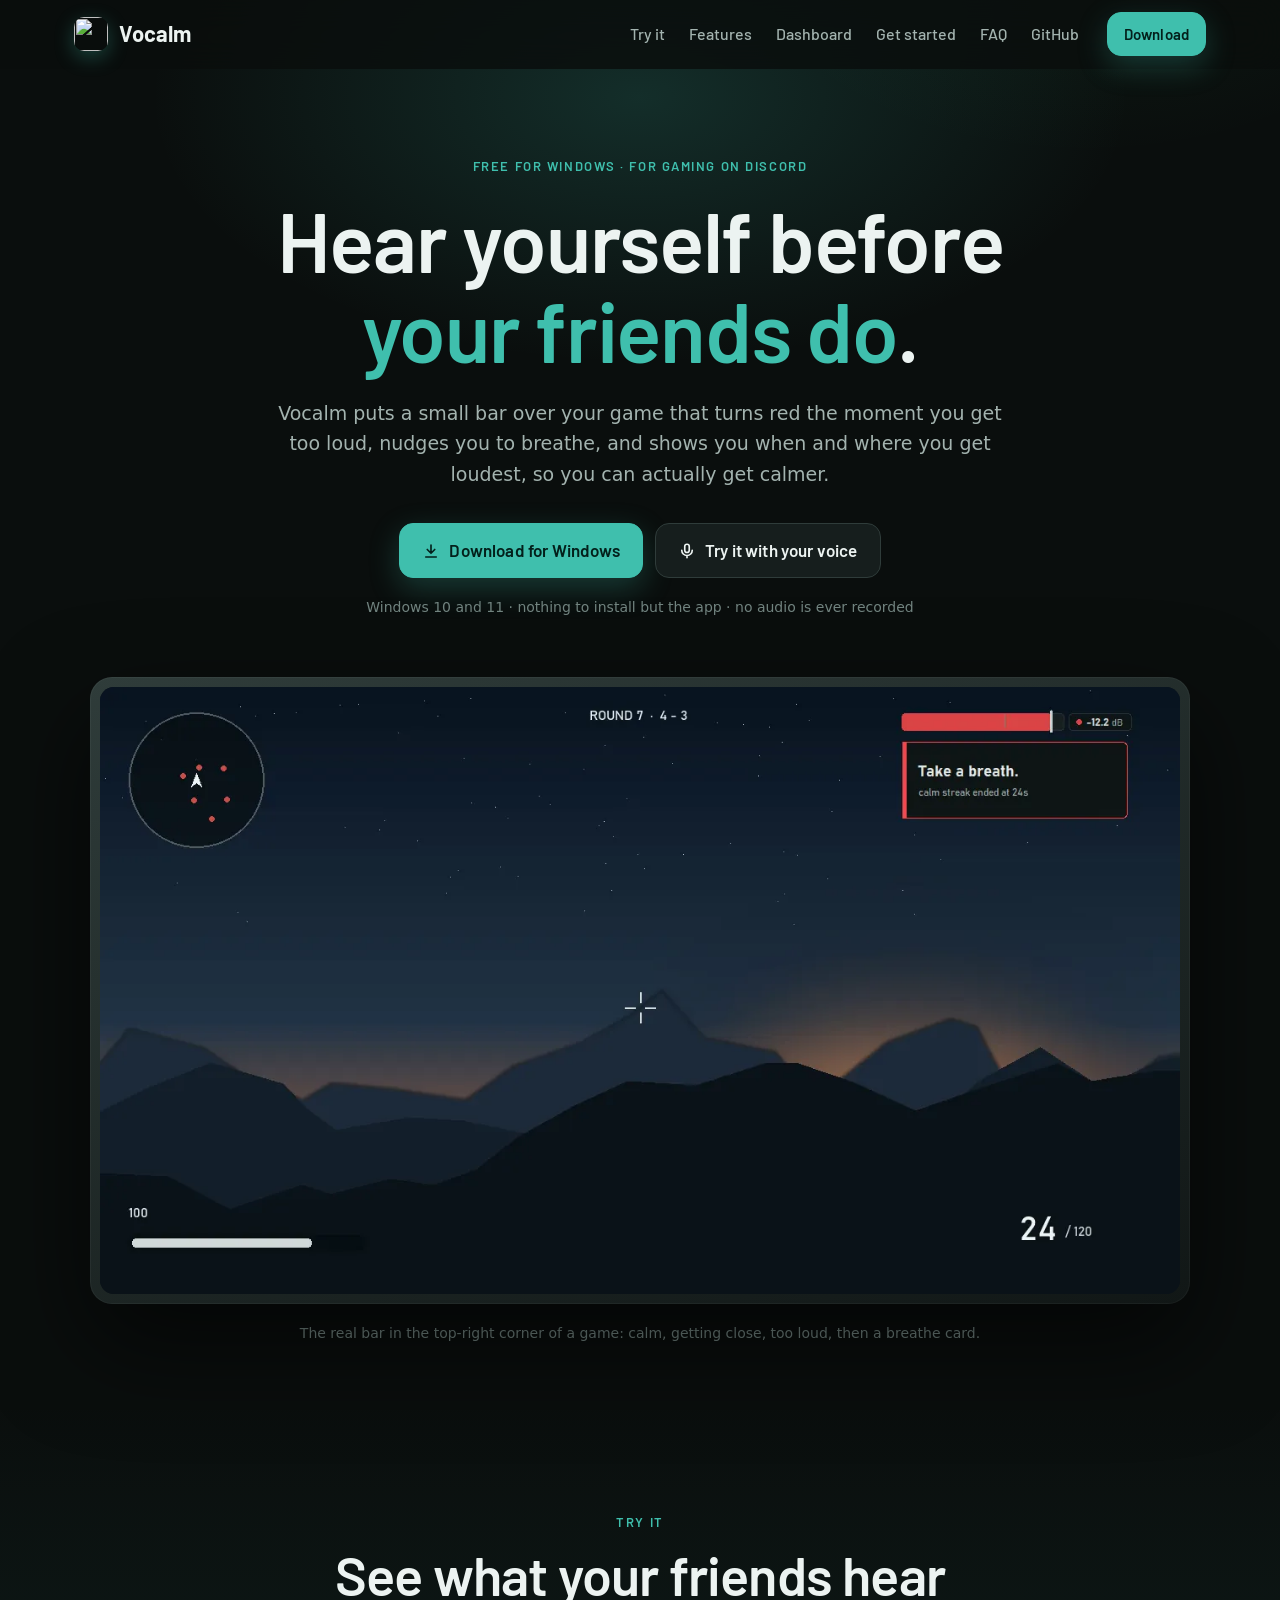
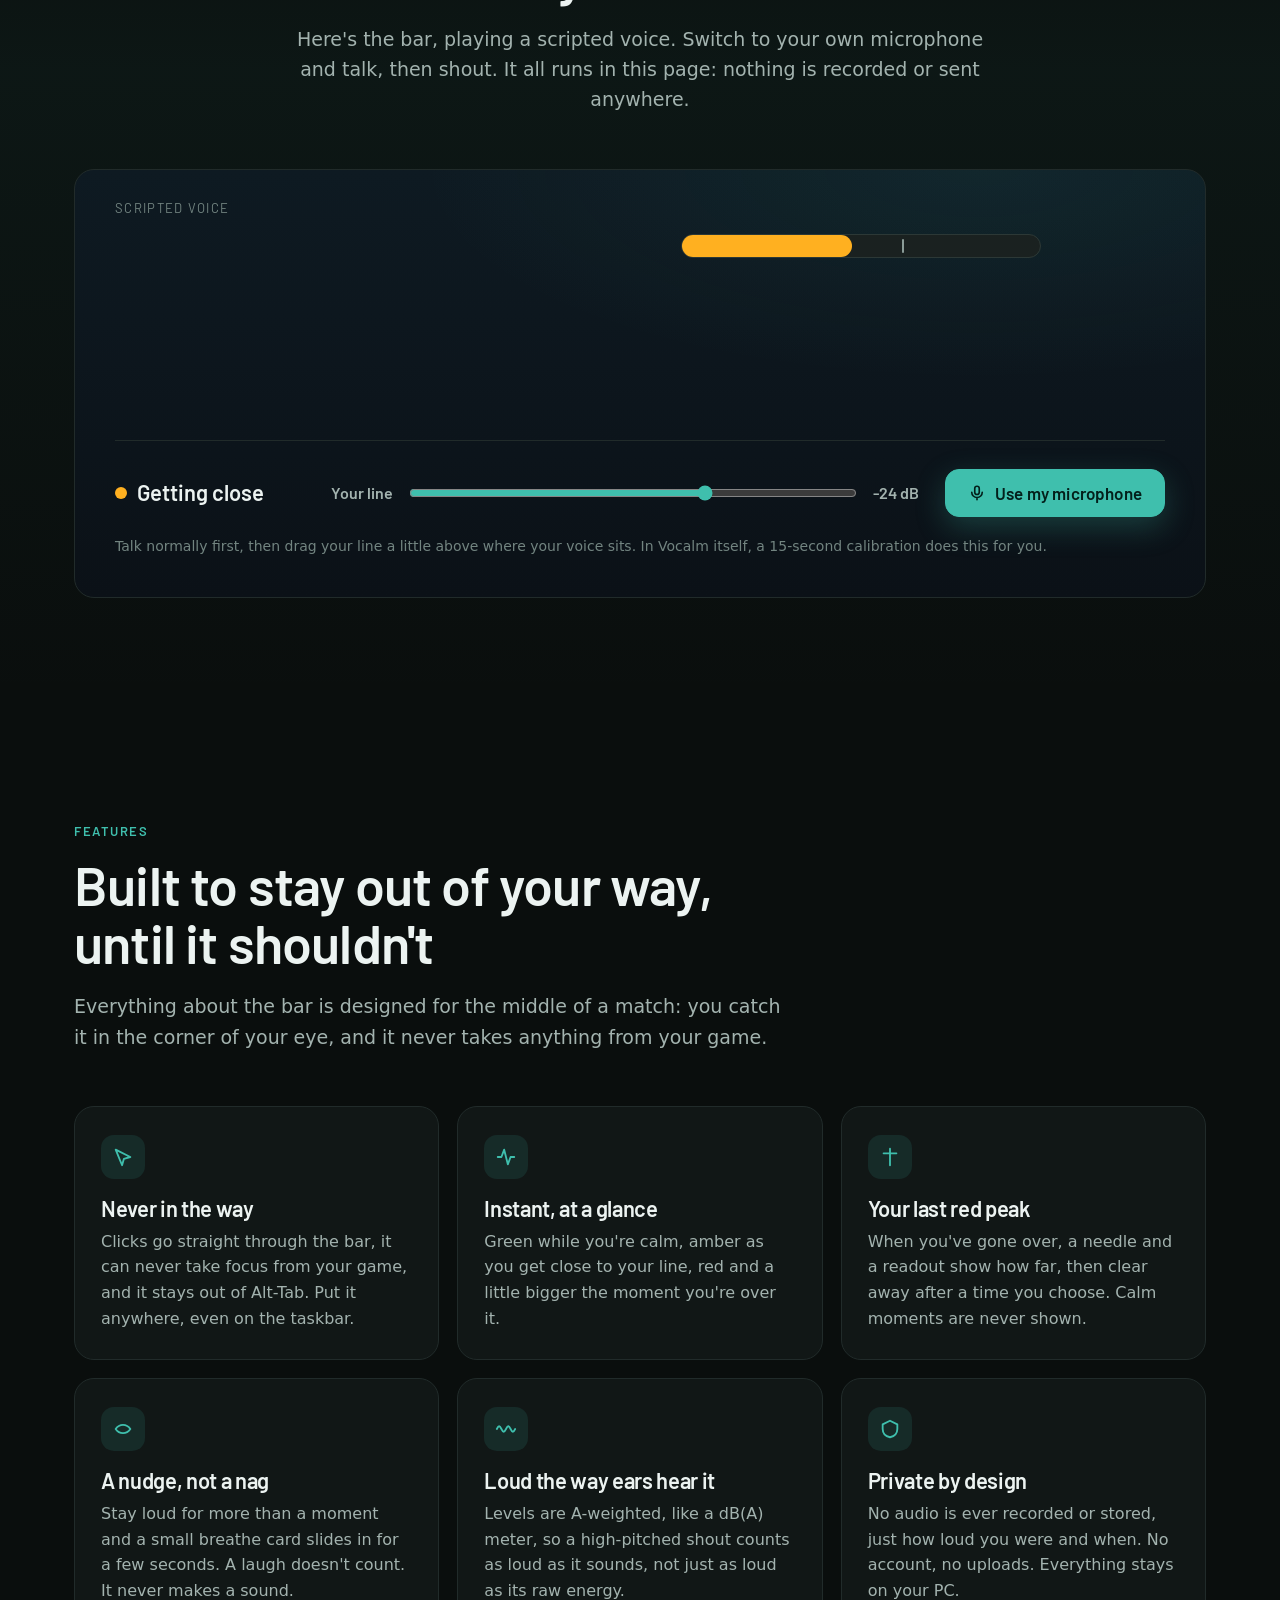
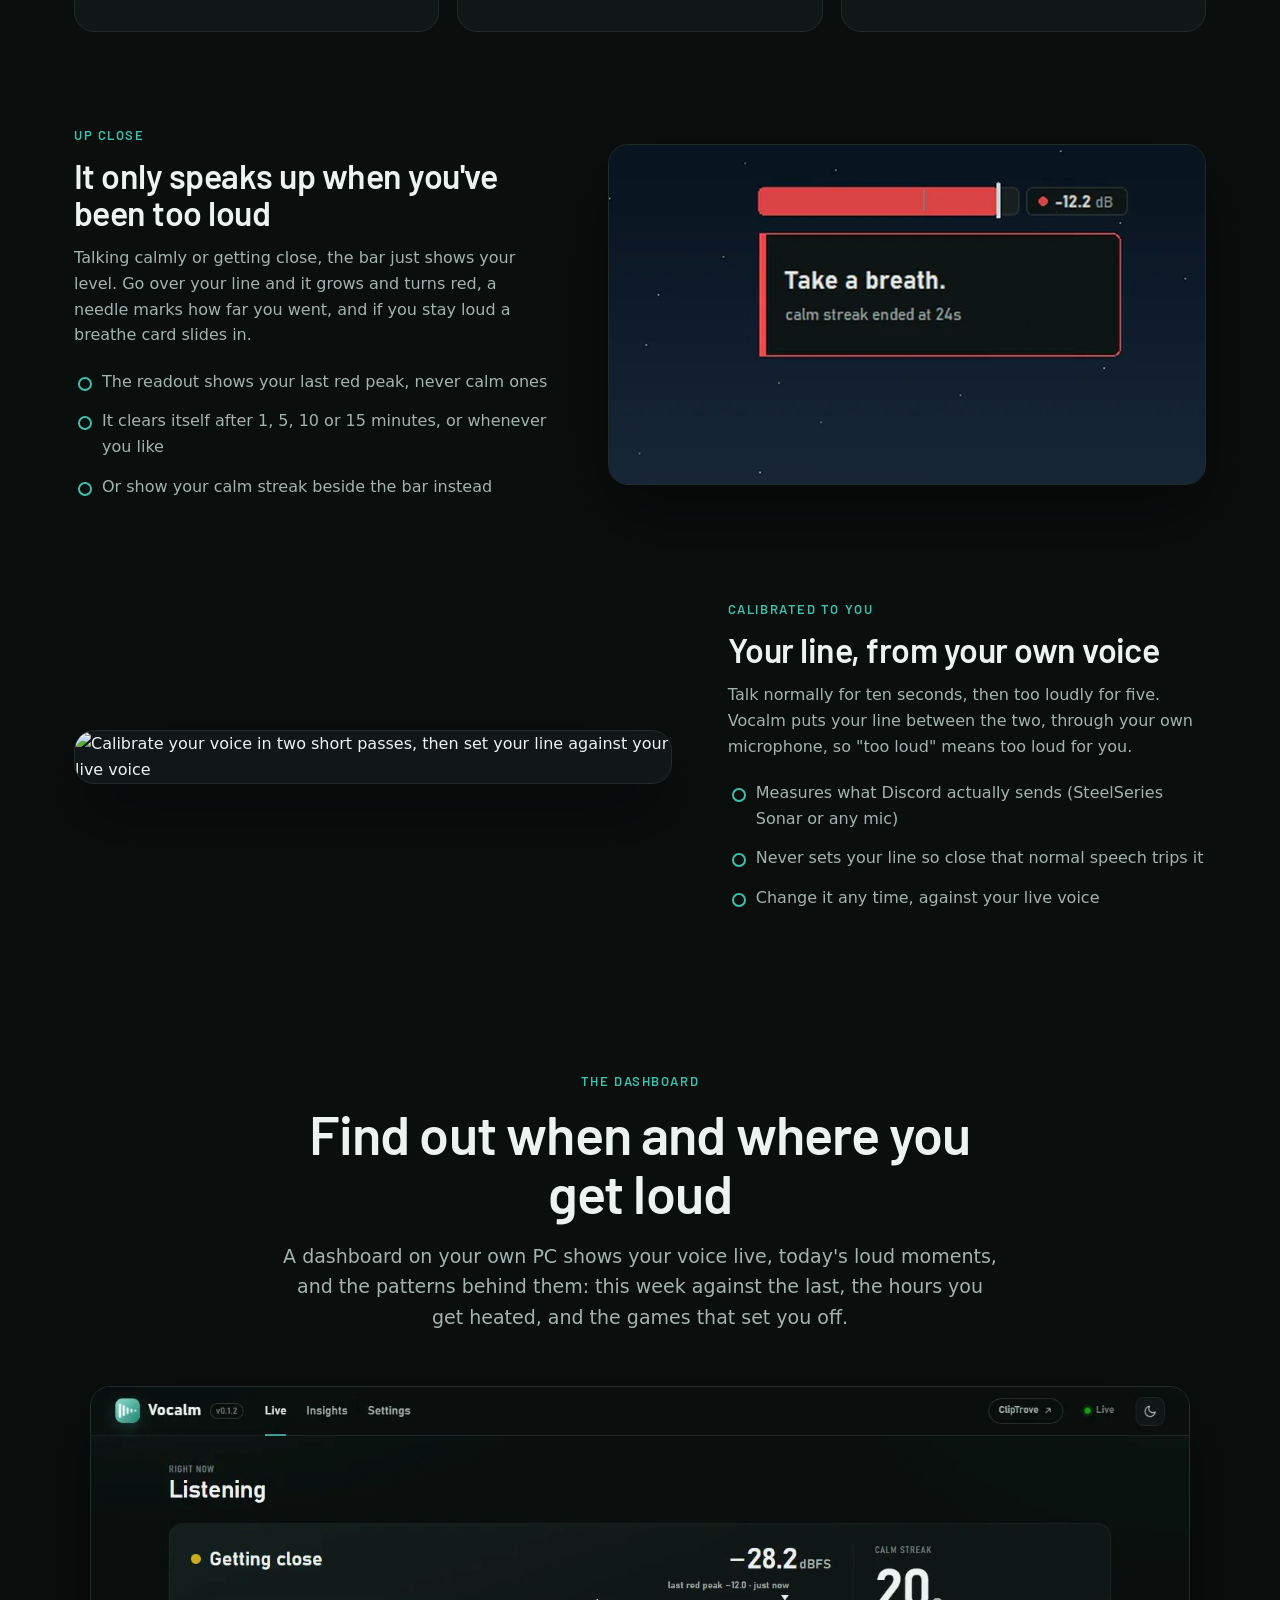
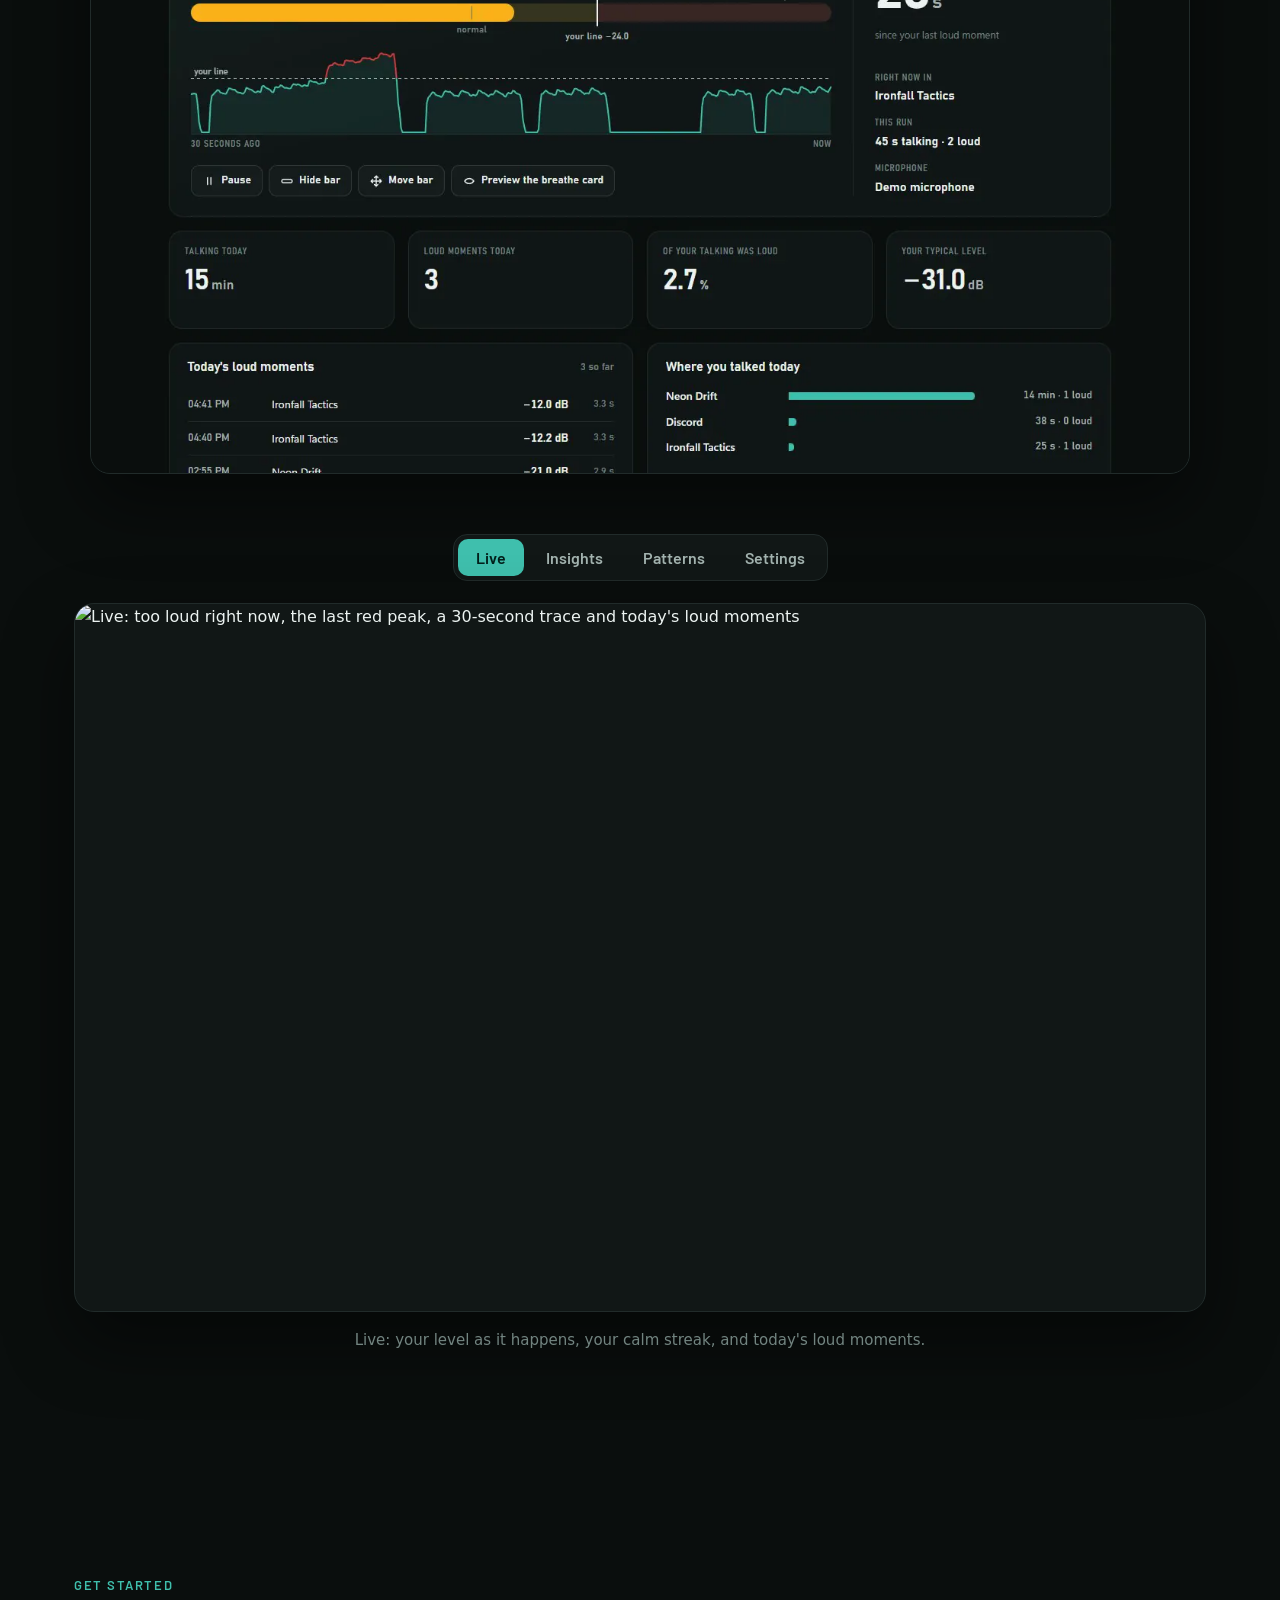
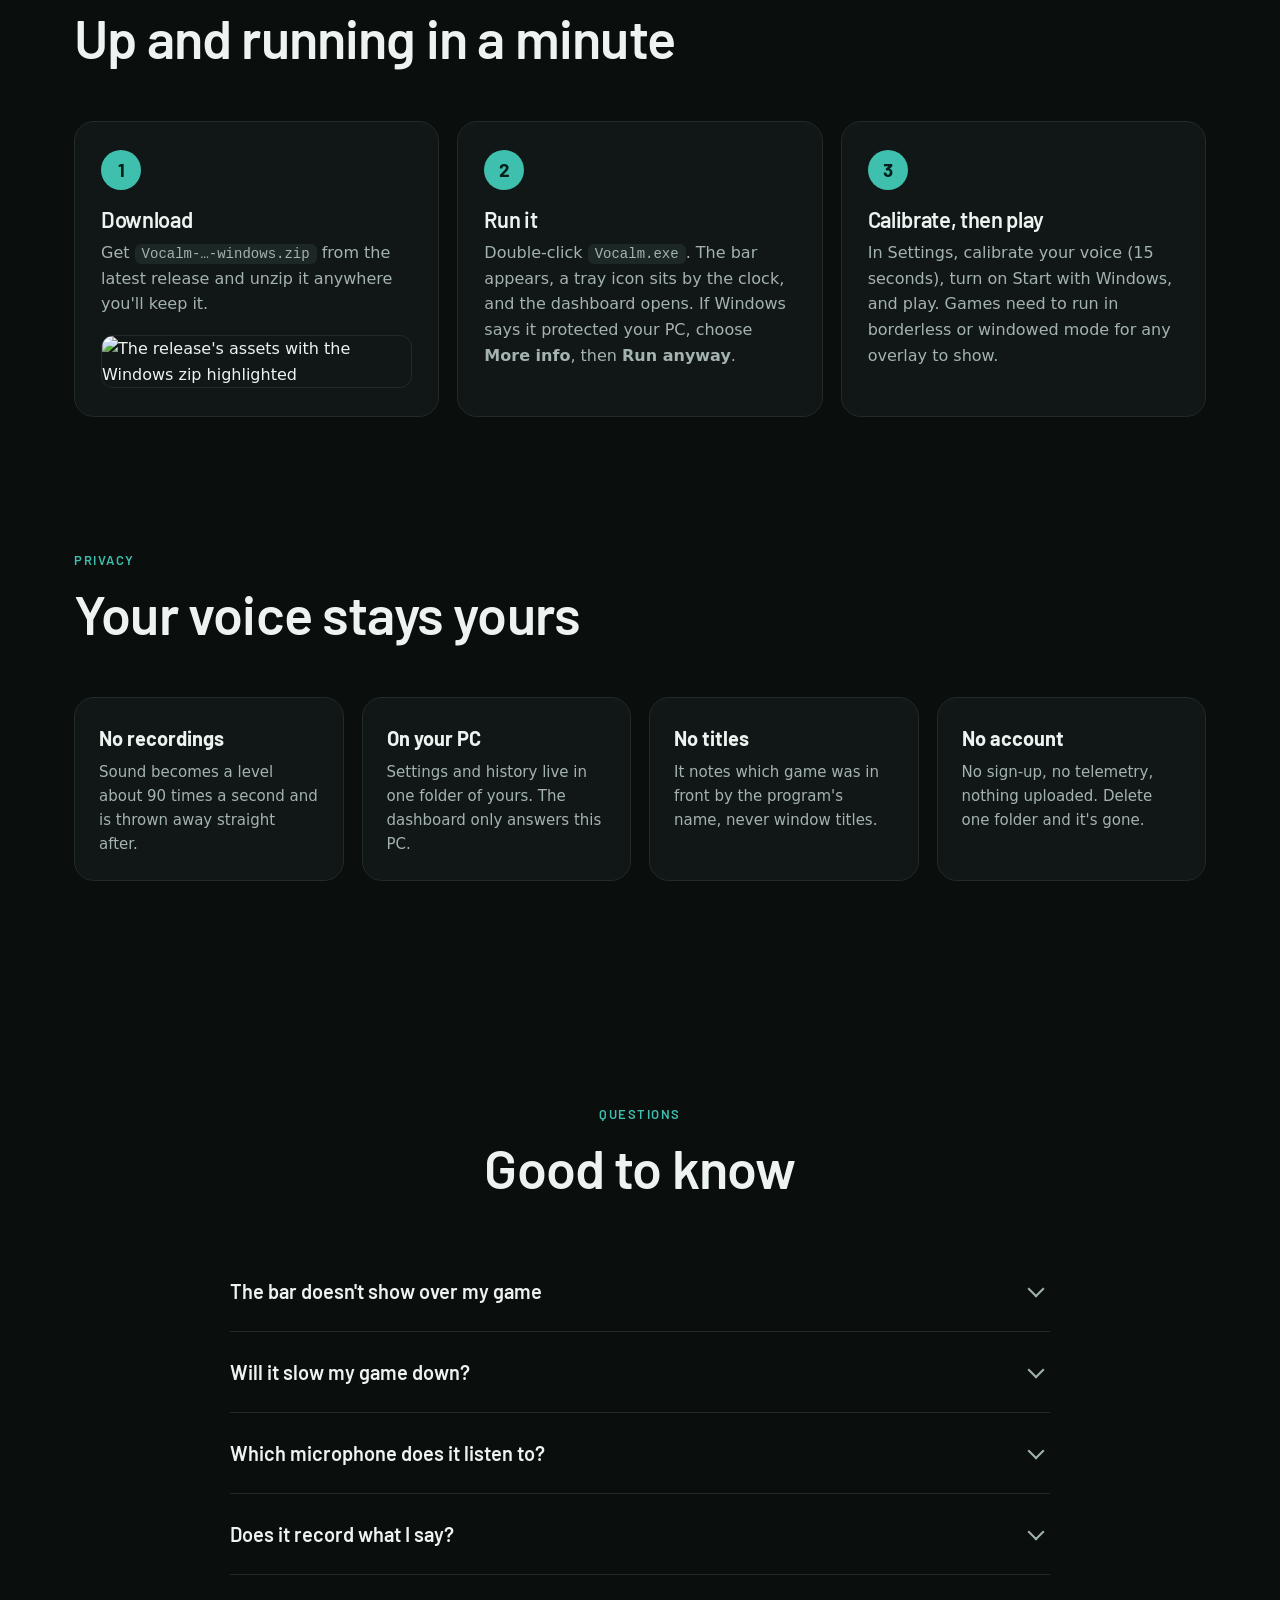
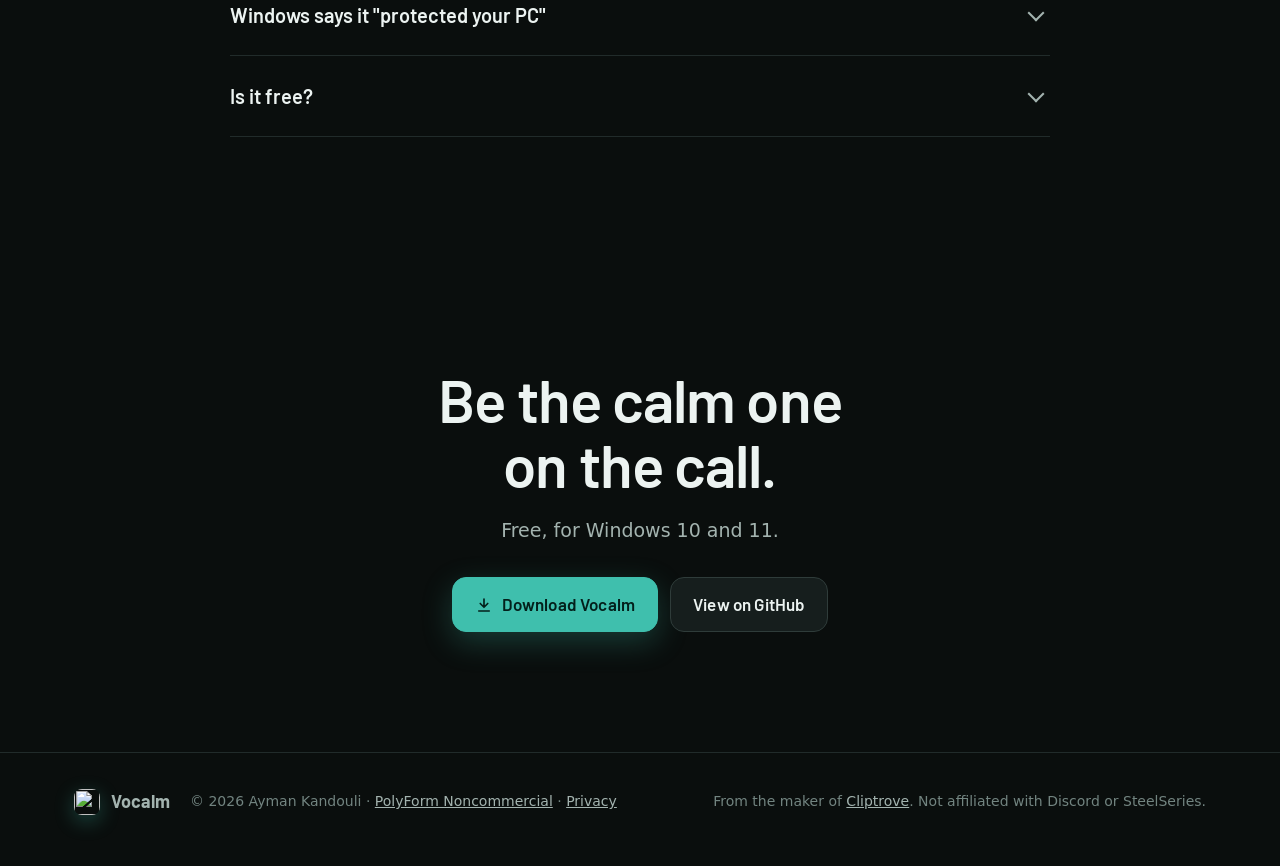
==== site/index.html @ 0466941a "Vocalm 0.1.3: a website, a README with videos, and demo mode - site/: a one-page website for GitHub " ====
<!doctype html>
<html lang="en">
<head>
<meta charset="utf-8">
<meta name="viewport" content="width=device-width, initial-scale=1">
<title>Vocalm: a loudness bar that tells you when you're too loud on Discord</title>
<meta name="description" content="Vocalm puts a small click-through bar over your game that turns red the moment you get too loud for your friends on Discord, nudges you to breathe, and shows when and in which games you get loudest. Free for Windows; no audio is ever recorded.">
<link rel="canonical" href="https://orio-03.github.io/Vocalm/">
<link rel="icon" href="logo.svg" type="image/svg+xml">
<meta property="og:type" content="website">
<meta property="og:title" content="Vocalm: hear yourself before your friends do">
<meta property="og:description" content="A calm, click-through loudness bar for gaming on Discord, and a dashboard of when and where you get loud. Free for Windows.">
<meta property="og:url" content="https://orio-03.github.io/Vocalm/">
<meta property="og:image" content="https://orio-03.github.io/Vocalm/social-preview.png">
<meta property="og:image:width" content="1280">
<meta property="og:image:height" content="640">
<meta name="twitter:card" content="summary_large_image">
<meta name="theme-color" content="#0a0e0d">
<script type="application/ld+json">
{"@context": "https://schema.org", "@type": "SoftwareApplication", "name": "Vocalm", "operatingSystem": "Windows 10, Windows 11",
 "applicationCategory": "UtilitiesApplication", "offers": {"@type": "Offer", "price": "0", "priceCurrency": "USD"},
 "downloadUrl": "https://github.com/Orio-03/Vocalm/releases/latest", "image": "https://orio-03.github.io/Vocalm/social-preview.png",
 "description": "A click-through microphone loudness bar for gaming on Discord, with a breathe nudge and a local dashboard."}
</script>
<link rel="preconnect" href="https://fonts.googleapis.com">
<link rel="preconnect" href="https://fonts.gstatic.com" crossorigin>
<link rel="stylesheet" href="https://fonts.googleapis.com/css2?family=Barlow:wght@400;500;600;700&display=swap">
<style>
:root{
  --display:"Bahnschrift","Barlow","DIN Alternate","Segoe UI",system-ui,sans-serif;
  --font:"Segoe UI Variable Text","Segoe UI",system-ui,-apple-system,"Helvetica Neue",sans-serif;
  --bg:#0a0e0d;--panel:#111716;--panel-2:#161e1d;--panel-3:#1d2726;--line:#212b2a;--line-2:#2f3c3a;
  --text:#ecf3f1;--muted:#a3b3af;--faint:#728480;--accent:#3fbfad;--accent-hi:#5ccfbe;--on-accent:#03201b;
  --calm:#3ddc84;--close:#ffb020;--loud:#ff4d4d;--r:20px;color-scheme:dark
}
*{box-sizing:border-box}
html{scroll-behavior:smooth;scroll-padding-top:84px}
body{margin:0;background:var(--bg);color:var(--text);font:16px/1.6 var(--font);-webkit-font-smoothing:antialiased;overflow-x:hidden}
a{color:inherit}
img,video{display:block;max-width:100%;height:auto}
h1,h2,h3{font-family:var(--display);font-weight:600;line-height:1.08;margin:0;letter-spacing:-.015em}
.wrap{max-width:1180px;margin:0 auto;padding:0 24px}
.eyebrow{font-family:var(--display);font-weight:600;font-size:13px;letter-spacing:.12em;text-transform:uppercase;color:var(--accent)}
.lede{color:var(--muted);font-size:19px;max-width:60ch}
.btn{display:inline-flex;align-items:center;gap:9px;padding:13px 22px;border-radius:14px;font-family:var(--display);font-weight:600;font-size:17px;letter-spacing:.01em;text-decoration:none;border:1px solid var(--line-2);background:var(--panel-2);color:var(--text);cursor:pointer;transition:transform .15s,border-color .15s,background .15s}
.btn:hover{border-color:var(--muted);transform:translateY(-1px)}
.btn.primary{background:var(--accent);border-color:var(--accent);color:var(--on-accent);box-shadow:0 10px 30px rgba(63,191,173,.25)}
.btn.primary:hover{background:var(--accent-hi);border-color:var(--accent-hi)}
.btn svg{width:18px;height:18px;fill:none;stroke:currentColor;stroke-width:2.2;stroke-linecap:round;stroke-linejoin:round}
.small{font-size:14px;color:var(--faint)}

/* nav */
nav{position:sticky;top:0;z-index:30;background:color-mix(in srgb,var(--bg) 82%,transparent);backdrop-filter:blur(16px);border-bottom:1px solid transparent;transition:border-color .2s}
nav.scrolled{border-bottom-color:var(--line)}
nav .wrap{display:flex;align-items:center;gap:28px;height:68px}
.brand{display:flex;align-items:center;gap:11px;font-family:var(--display);font-weight:650;font-size:22px;text-decoration:none}
.brand img{width:34px;height:34px;border-radius:10px;box-shadow:0 6px 20px rgba(63,191,173,.3)}
nav .links{display:flex;gap:24px;margin-left:auto}
nav .links a{font-family:var(--display);font-weight:500;color:var(--muted);text-decoration:none}
nav .links a:hover{color:var(--text)}
nav .btn{padding:9px 16px;font-size:15px}

/* hero */
.hero{position:relative;padding:84px 0 40px;text-align:center}
.hero::before{content:"";position:absolute;inset:-200px 0 auto;height:760px;background:radial-gradient(700px 380px at 50% 30%,rgba(63,191,173,.18),transparent 70%),radial-gradient(500px 300px at 85% 10%,rgba(61,220,132,.06),transparent 70%);pointer-events:none;z-index:-1}
.hero h1{font-size:clamp(40px,7vw,84px);margin:16px auto 22px}
.hero h1 em{font-style:normal;color:var(--accent)}
.hero .lede{margin:0 auto 34px}
.cta{display:flex;gap:12px;justify-content:center;flex-wrap:wrap}
.meta{margin-top:18px}
.screen{position:relative;margin:58px auto 0;max-width:1100px;border-radius:22px;padding:10px;background:linear-gradient(160deg,var(--line-2),var(--panel));box-shadow:0 40px 100px rgba(0,0,0,.6),0 0 0 1px rgba(255,255,255,.04) inset}
.screen video{width:100%;border-radius:14px;aspect-ratio:16/9;background:#0b131a}
.caption{margin-top:18px}

/* sections */
section{padding:110px 0}
.section-head{max-width:720px;margin-bottom:54px}
.section-head h2{font-size:clamp(34px,4.6vw,54px);margin:12px 0 16px}
.center{text-align:center;margin-left:auto;margin-right:auto}

/* try it */
.try{background:linear-gradient(180deg,transparent,rgba(63,191,173,.05) 30%,transparent)}
.stage{position:relative;border-radius:var(--r);border:1px solid var(--line);background:radial-gradient(800px 300px at 80% 0%,rgba(63,191,173,.08),transparent 70%),linear-gradient(180deg,#0e1a22,#0b1117);padding:56px 40px 40px;overflow:hidden}
.stage .hud{display:flex;justify-content:flex-end;min-height:180px}
.vbar{position:relative;display:flex;align-items:center;gap:10px;height:40px}
.vtrack{position:relative;width:360px;height:24px;border-radius:999px;background:#1a2120;border:1px solid #2c3836;transition:height .12s,width .12s,margin .12s}
.vbar.loud .vtrack{height:34px;width:376px;margin:0 -8px}
.vfill{position:absolute;left:0;top:0;bottom:0;border-radius:999px;background:var(--calm);width:0}
.vline{position:absolute;top:4px;bottom:4px;width:2px;background:#8a9b97;border-radius:2px}
.vneedle{position:absolute;top:-6px;bottom:-6px;width:4px;margin-left:-2px;background:#eef5f3;border-radius:2px;transition:left .25s ease-out,opacity .3s}
.vpill{display:flex;align-items:baseline;gap:4px;padding:6px 16px 6px 14px;border-radius:999px;background:#101615;border:1px solid #2c3836;font-family:var(--display);transition:opacity .3s,transform .3s}
.vpill i{width:9px;height:9px;border-radius:50%;background:var(--loud);align-self:center;margin-right:6px}
.vpill b{font-size:20px;font-weight:700}
.vpill span{font-size:14px;color:#9fb2ad}
.vpill.off,.vneedle.off{opacity:0}
.vpill.off{transform:translateX(8px)}
.vcard{position:absolute;right:40px;top:120px;width:360px;padding:20px 24px 18px 30px;border-radius:16px;background:#101615;border:1px solid var(--loud);box-shadow:0 20px 50px rgba(0,0,0,.45);opacity:0;transform:translateX(30px);transition:opacity .35s,transform .35s cubic-bezier(.2,.8,.2,1)}
.vcard::before{content:"";position:absolute;left:0;top:0;bottom:0;width:6px;background:var(--loud);border-radius:16px 0 0 16px}
.vcard.show{opacity:1;transform:none}
.vcard b{display:block;font-family:var(--display);font-size:24px}
.vcard span{color:#9fb2ad;font-family:var(--display)}
.controls{display:grid;grid-template-columns:auto 1fr auto;gap:18px 26px;align-items:center;margin-top:34px;padding-top:28px;border-top:1px solid var(--line)}
.controls .state{font-family:var(--display);font-size:22px;font-weight:600;display:flex;align-items:center;gap:10px;min-width:190px}
.controls .state i{width:12px;height:12px;border-radius:50%;background:var(--faint)}
.controls label{font-family:var(--display);font-weight:600;color:var(--muted);display:flex;align-items:center;gap:14px}
.controls input[type=range]{flex:1;accent-color:var(--accent)}
.controls .note{grid-column:1 / -1;font-size:14px;color:var(--faint);margin:0}
.mode{font-family:var(--display);font-size:13px;letter-spacing:.1em;text-transform:uppercase;color:var(--faint);position:absolute;left:40px;top:28px}
.mode.mic{color:var(--accent)}

/* features */
.grid{display:grid;grid-template-columns:repeat(3,1fr);gap:18px}
.feature{padding:28px 26px;border-radius:var(--r);background:var(--panel);border:1px solid var(--line);transition:border-color .2s,transform .2s}
.feature:hover{border-color:var(--line-2);transform:translateY(-2px)}
.feature .ic{width:44px;height:44px;border-radius:13px;display:grid;place-items:center;background:rgba(63,191,173,.12);color:var(--accent);margin-bottom:18px}
.feature .ic svg{width:22px;height:22px;fill:none;stroke:currentColor;stroke-width:2;stroke-linecap:round;stroke-linejoin:round}
.feature h3{font-size:22px;margin-bottom:8px}
.feature p{margin:0;color:var(--muted)}

.split{display:grid;grid-template-columns:1fr 1.25fr;gap:56px;align-items:center;margin-top:90px}
.split.flip{grid-template-columns:1.25fr 1fr}
.split.flip .copy{order:2}
.split h3{font-size:34px;margin:10px 0 14px}
.split p{color:var(--muted);margin:0 0 14px}
.split ul{margin:0;padding:0;list-style:none;color:var(--muted)}
.split li{padding:7px 0 7px 28px;position:relative}
.split li::before{content:"";position:absolute;left:4px;top:15px;width:10px;height:10px;border-radius:50%;border:2px solid var(--accent)}
.media{border-radius:var(--r);overflow:hidden;border:1px solid var(--line);background:var(--panel);box-shadow:0 30px 70px rgba(0,0,0,.45)}

/* dashboard tabs */
.tabs{display:flex;gap:4px;padding:4px;border-radius:14px;background:var(--panel);border:1px solid var(--line);width:max-content;margin:0 auto 22px}
.tabs button{border:0;background:none;color:var(--muted);font-family:var(--display);font-weight:600;font-size:16px;padding:9px 18px;border-radius:10px;cursor:pointer}
.tabs button.on{background:var(--accent);color:var(--on-accent)}
.shots{position:relative}
.shots figure{margin:0;display:none}
.shots figure.on{display:block;animation:fade .35s}
.shots figcaption{text-align:center;color:var(--faint);font-size:15px;margin-top:16px}
@keyframes fade{from{opacity:0;transform:translateY(6px)}to{opacity:1;transform:none}}

/* steps */
.steps{display:grid;grid-template-columns:repeat(3,1fr);gap:18px;counter-reset:step}
.step{padding:28px 26px;border-radius:var(--r);background:var(--panel);border:1px solid var(--line)}
.step::before{counter-increment:step;content:counter(step);display:grid;place-items:center;width:40px;height:40px;border-radius:50%;background:var(--accent);color:var(--on-accent);font-family:var(--display);font-weight:700;font-size:19px;margin-bottom:18px}
.step h3{font-size:22px;margin-bottom:8px}
.step p{margin:0;color:var(--muted)}
.step code{font-size:14px;background:var(--panel-3);padding:2px 7px;border-radius:6px}
.step img{margin-top:18px;border-radius:12px;border:1px solid var(--line)}

/* privacy */
.privacy{display:grid;grid-template-columns:repeat(4,1fr);gap:18px}
.privacy div{padding:24px;border-radius:var(--r);border:1px solid var(--line);background:var(--panel)}
.privacy b{display:block;font-family:var(--display);font-size:20px;margin-bottom:6px}
.privacy p{margin:0;color:var(--muted);font-size:15px}

/* faq */
.faq{max-width:820px;margin:0 auto}
details{border-bottom:1px solid var(--line);padding:4px 0}
summary{cursor:pointer;list-style:none;padding:20px 40px 20px 0;font-family:var(--display);font-weight:600;font-size:20px;position:relative}
summary::-webkit-details-marker{display:none}
summary::after{content:"";position:absolute;right:8px;top:28px;width:10px;height:10px;border-right:2px solid var(--muted);border-bottom:2px solid var(--muted);transform:rotate(45deg);transition:transform .2s}
details[open] summary::after{transform:rotate(-135deg);top:33px}
details p{color:var(--muted);margin:0 0 20px}

.final{text-align:center;padding:120px 0}
.final h2{font-size:clamp(38px,5vw,60px);margin:0 auto 18px;max-width:16ch}
footer{border-top:1px solid var(--line);padding:34px 0 50px;color:var(--faint);font-size:14px}
footer .wrap{display:flex;gap:20px;flex-wrap:wrap;align-items:center}
footer a{color:var(--muted)}

/* scroll reveal */
.reveal{opacity:0;transform:translateY(22px);transition:opacity .7s ease,transform .7s cubic-bezier(.2,.8,.2,1)}
.reveal.in{opacity:1;transform:none}
@media (prefers-reduced-motion:reduce){html{scroll-behavior:auto}.reveal{opacity:1;transform:none;transition:none}*{animation:none!important}}

@media (max-width:900px){
  nav .links{display:none}
  .grid,.steps{grid-template-columns:1fr}
  .privacy{grid-template-columns:1fr 1fr}
  .split,.split.flip{grid-template-columns:1fr;gap:28px}
  .split.flip .copy{order:0}
  .stage{padding:56px 18px 24px}
  .stage .hud{justify-content:center;min-height:200px}
  .vtrack{width:150px}.vbar.loud .vtrack{width:162px}
  .vpill{padding:5px 12px 5px 10px}.vpill b{font-size:17px}
  .vcard{left:18px;right:18px;width:auto;top:130px}
  .controls{grid-template-columns:1fr}
  section{padding:80px 0}
}
</style>
</head>
<body>
<nav id="nav">
  <div class="wrap">
    <a class="brand" href="#"><img src="logo.svg" alt="">Vocalm</a>
    <div class="links">
      <a href="#try">Try it</a><a href="#features">Features</a><a href="#dashboard">Dashboard</a><a href="#start">Get started</a><a href="#faq">FAQ</a>
      <a href="https://github.com/Orio-03/Vocalm">GitHub</a>
    </div>
    <a class="btn primary" href="https://github.com/Orio-03/Vocalm/releases/latest">Download</a>
  </div>
</nav>

<header class="hero">
  <div class="wrap">
    <span class="eyebrow">Free for Windows · for gaming on Discord</span>
    <h1>Hear yourself before<br><em>your friends do</em>.</h1>
    <p class="lede">Vocalm puts a small bar over your game that turns red the moment you get too loud, nudges you to breathe, and shows you when and where you get loudest, so you can actually get calmer.</p>
    <div class="cta">
      <a class="btn primary" href="https://github.com/Orio-03/Vocalm/releases/latest"><svg viewBox="0 0 24 24"><path d="M12 4v11M7 10l5 5 5-5M5 20h14"/></svg>Download for Windows</a>
      <a class="btn" href="#try"><svg viewBox="0 0 24 24"><rect x="9" y="3" width="6" height="11" rx="3"/><path d="M5 11a7 7 0 0 0 14 0M12 18v3"/></svg>Try it with your voice</a>
    </div>
    <p class="meta small" id="release">Windows 10 and 11 · nothing to install but the app · no audio is ever recorded</p>
    <div class="screen reveal">
      <video src="media/bar.mp4" poster="media/bar-poster.webp" autoplay muted loop playsinline width="1280" height="720"
             aria-label="Vocalm's bar in the top-right corner of a game: green while calm, amber, then red with a breathe card when the player shouts"></video>
    </div>
    <p class="small caption">The real bar in the top-right corner of a game: calm, getting close, too loud, then a breathe card.</p>
  </div>
</header>

<section class="try" id="try">
  <div class="wrap">
    <div class="section-head center reveal" style="text-align:center">
      <span class="eyebrow">Try it</span>
      <h2>See what your friends hear</h2>
      <p class="lede center">Here's the bar, playing a scripted voice. Switch to your own microphone and talk, then shout. It all runs in this page: nothing is recorded or sent anywhere.</p>
    </div>
    <div class="stage reveal" id="stage">
      <span class="mode" id="mode">Scripted voice</span>
      <div class="hud">
        <div class="vbar" id="vbar">
          <div class="vtrack"><div class="vfill" id="vfill"></div><div class="vline" id="vline"></div><div class="vneedle off" id="vneedle"></div></div>
          <div class="vpill off" id="vpill"><i></i><b id="vpeak">-12.2</b><span>dB</span></div>
        </div>
      </div>
      <div class="vcard" id="vcard"><b id="vmsg">Take a breath.</b><span>calm streak ended at <span id="vstreak">0s</span></span></div>
      <div class="controls">
        <div class="state" id="vstate"><i></i><span>Not talking</span></div>
        <label>Your line <input type="range" id="vlinein" min="-60" max="-6" step="1" value="-24"> <span id="vlineval">-24 dB</span></label>
        <button class="btn primary" id="vmic" type="button"><svg viewBox="0 0 24 24"><rect x="9" y="3" width="6" height="11" rx="3"/><path d="M5 11a7 7 0 0 0 14 0M12 18v3"/></svg>Use my microphone</button>
        <p class="note" id="vnote">Talk normally first, then drag your line a little above where your voice sits. In Vocalm itself, a 15-second calibration does this for you.</p>
      </div>
    </div>
  </div>
</section>

<section id="features">
  <div class="wrap">
    <div class="section-head reveal">
      <span class="eyebrow">Features</span>
      <h2>Built to stay out of your way, until it shouldn't</h2>
      <p class="lede">Everything about the bar is designed for the middle of a match: you catch it in the corner of your eye, and it never takes anything from your game.</p>
    </div>
    <div class="grid">
      <div class="feature reveal"><div class="ic"><svg viewBox="0 0 24 24"><path d="M4 4l7 17 2-7 7-2z"/></svg></div><h3>Never in the way</h3><p>Clicks go straight through the bar, it can never take focus from your game, and it stays out of Alt-Tab. Put it anywhere, even on the taskbar.</p></div>
      <div class="feature reveal"><div class="ic"><svg viewBox="0 0 24 24"><path d="M3 12h4l3-8 4 16 3-8h4"/></svg></div><h3>Instant, at a glance</h3><p>Green while you're calm, amber as you get close to your line, red and a little bigger the moment you're over it.</p></div>
      <div class="feature reveal"><div class="ic"><svg viewBox="0 0 24 24"><path d="M12 3v18M5 8h14"/></svg></div><h3>Your last red peak</h3><p>When you've gone over, a needle and a readout show how far, then clear away after a time you choose. Calm moments are never shown.</p></div>
      <div class="feature reveal"><div class="ic"><svg viewBox="0 0 24 24"><path d="M4 12c4-6 12-6 16 0M4 12c4 6 12 6 16 0"/></svg></div><h3>A nudge, not a nag</h3><p>Stay loud for more than a moment and a small breathe card slides in for a few seconds. A laugh doesn't count. It never makes a sound.</p></div>
      <div class="feature reveal"><div class="ic"><svg viewBox="0 0 24 24"><path d="M2 12c2-4 3-4 5 0s3 4 5 0 3-4 5 0 3 4 5 0"/></svg></div><h3>Loud the way ears hear it</h3><p>Levels are A-weighted, like a dB(A) meter, so a high-pitched shout counts as loud as it sounds, not just as loud as its raw energy.</p></div>
      <div class="feature reveal"><div class="ic"><svg viewBox="0 0 24 24"><path d="M12 3l8 4v5c0 5-3.5 8-8 9-4.5-1-8-4-8-9V7z"/></svg></div><h3>Private by design</h3><p>No audio is ever recorded or stored, just how loud you were and when. No account, no uploads. Everything stays on your PC.</p></div>
    </div>

    <div class="split reveal">
      <div class="copy">
        <span class="eyebrow">Up close</span>
        <h3>It only speaks up when you've been too loud</h3>
        <p>Talking calmly or getting close, the bar just shows your level. Go over your line and it grows and turns red, a needle marks how far you went, and if you stay loud a breathe card slides in.</p>
        <ul><li>The readout shows your last red peak, never calm ones</li><li>It clears itself after 1, 5, 10 or 15 minutes, or whenever you like</li><li>Or show your calm streak beside the bar instead</li></ul>
      </div>
      <div class="media"><video src="media/bar-closeup.mp4" poster="media/bar-closeup-poster.webp" autoplay muted loop playsinline aria-label="Close up of the bar: green, amber, then red with the red peak readout and the breathe card"></video></div>
    </div>

    <div class="split flip reveal">
      <div class="copy">
        <span class="eyebrow">Calibrated to you</span>
        <h3>Your line, from your own voice</h3>
        <p>Talk normally for ten seconds, then too loudly for five. Vocalm puts your line between the two, through your own microphone, so "too loud" means too loud for you.</p>
        <ul><li>Measures what Discord actually sends (SteelSeries Sonar or any mic)</li><li>Never sets your line so close that normal speech trips it</li><li>Change it any time, against your live voice</li></ul>
      </div>
      <div class="media"><img src="images/calibrate.webp" alt="Calibrate your voice in two short passes, then set your line against your live voice" loading="lazy"></div>
    </div>
  </div>
</section>

<section id="dashboard" style="padding-top:40px">
  <div class="wrap">
    <div class="section-head center reveal" style="text-align:center">
      <span class="eyebrow">The dashboard</span>
      <h2>Find out when and where you get loud</h2>
      <p class="lede center">A dashboard on your own PC shows your voice live, today's loud moments, and the patterns behind them: this week against the last, the hours you get heated, and the games that set you off.</p>
    </div>
    <div class="media reveal" style="max-width:1100px;margin:0 auto 60px"><video src="media/dashboard.mp4" poster="media/dashboard-poster.webp" autoplay muted loop playsinline aria-label="The dashboard: the live meter going red, then the Insights page scrolling through charts"></video></div>
    <div class="tabs reveal" role="tablist">
      <button class="on" data-shot="live" role="tab">Live</button><button data-shot="insights" role="tab">Insights</button><button data-shot="heatmap" role="tab">Patterns</button><button data-shot="settings" role="tab">Settings</button>
    </div>
    <div class="shots reveal">
      <figure class="on" data-shot="live"><div class="media"><img src="images/live.webp" alt="Live: too loud right now, the last red peak, a 30-second trace and today's loud moments" width="1440" height="900"></div><figcaption>Live: your level as it happens, your calm streak, and today's loud moments.</figcaption></figure>
      <figure data-shot="insights"><div class="media"><img src="images/insights.webp" alt="Insights: calmer than the week before, totals, and loud moments per day" loading="lazy" width="1440" height="900"></div><figcaption>Insights: this week against the last, measured per hour of talking so long sessions don't skew it.</figcaption></figure>
      <figure data-shot="heatmap"><div class="media"><img src="images/heatmap.webp" alt="When you get loud by weekday and hour, where you get loud by game, and your loudest moments" loading="lazy" width="1440" height="900"></div><figcaption>Patterns: the hours you get heated, and the games that set you off.</figcaption></figure>
      <figure data-shot="settings"><div class="media"><img src="images/settings.webp" alt="Settings: calibrate your voice, your line and the bar" loading="lazy" width="1440" height="900"></div><figcaption>Settings: calibration, your line, the bar, and the breathe card.</figcaption></figure>
    </div>
  </div>
</section>

<section id="start">
  <div class="wrap">
    <div class="section-head reveal">
      <span class="eyebrow">Get started</span>
      <h2>Up and running in a minute</h2>
    </div>
    <div class="steps">
      <div class="step reveal"><h3>Download</h3><p>Get <code>Vocalm-…-windows.zip</code> from the latest release and unzip it anywhere you'll keep it.</p><img src="images/download.webp" alt="The release's assets with the Windows zip highlighted"></div>
      <div class="step reveal"><h3>Run it</h3><p>Double-click <code>Vocalm.exe</code>. The bar appears, a tray icon sits by the clock, and the dashboard opens. If Windows says it protected your PC, choose <b>More info</b>, then <b>Run anyway</b>.</p></div>
      <div class="step reveal"><h3>Calibrate, then play</h3><p>In Settings, calibrate your voice (15 seconds), turn on Start with Windows, and play. Games need to run in borderless or windowed mode for any overlay to show.</p></div>
    </div>
  </div>
</section>

<section id="privacy" style="padding-top:20px">
  <div class="wrap">
    <div class="section-head reveal"><span class="eyebrow">Privacy</span><h2>Your voice stays yours</h2></div>
    <div class="privacy">
      <div class="reveal"><b>No recordings</b><p>Sound becomes a level about 90 times a second and is thrown away straight after.</p></div>
      <div class="reveal"><b>On your PC</b><p>Settings and history live in one folder of yours. The dashboard only answers this PC.</p></div>
      <div class="reveal"><b>No titles</b><p>It notes which game was in front by the program's name, never window titles.</p></div>
      <div class="reveal"><b>No account</b><p>No sign-up, no telemetry, nothing uploaded. Delete one folder and it's gone.</p></div>
    </div>
  </div>
</section>

<section id="faq">
  <div class="wrap">
    <div class="section-head center reveal" style="text-align:center"><span class="eyebrow">Questions</span><h2>Good to know</h2></div>
    <div class="faq reveal">
      <details><summary>The bar doesn't show over my game</summary><p>No overlay can draw over a game in exclusive fullscreen. Switch the game to borderless (or windowed) fullscreen in its video settings; it looks the same and the bar shows up.</p></details>
      <details><summary>Will it slow my game down?</summary><p>No. Vocalm uses a fraction of a percent of your processor and only redraws the bar when your level changes. It never takes focus, so it can't interrupt you.</p></details>
      <details><summary>Which microphone does it listen to?</summary><p>Whichever you choose in Settings. With SteelSeries Sonar it defaults to Sonar's microphone, which is exactly what Discord sends, so the bar shows what your friends hear. Discord and Vocalm can use the same microphone at the same time.</p></details>
      <details><summary>Does it record what I say?</summary><p>Never. It keeps how loud you were and when, plus the name of the app in front if you allow it. No audio, no words, no window titles.</p></details>
      <details><summary>Windows says it "protected your PC"</summary><p>Windows shows this for new apps that haven't paid for a code-signing certificate. Choose More info, then Run anyway; you only need to once. Only download Vocalm from its GitHub releases.</p></details>
      <details><summary>Is it free?</summary><p>Yes, for personal and other noncommercial use, under the PolyForm Noncommercial license. The code is on GitHub.</p></details>
    </div>
  </div>
</section>

<section class="final">
  <div class="wrap reveal">
    <h2>Be the calm one<br>on the call.</h2>
    <p class="lede center" style="margin:0 auto 32px">Free, for Windows 10 and 11.</p>
    <div class="cta"><a class="btn primary" href="https://github.com/Orio-03/Vocalm/releases/latest"><svg viewBox="0 0 24 24"><path d="M12 4v11M7 10l5 5 5-5M5 20h14"/></svg>Download Vocalm</a><a class="btn" href="https://github.com/Orio-03/Vocalm">View on GitHub</a></div>
  </div>
</section>

<footer>
  <div class="wrap">
    <a class="brand" href="#" style="font-size:18px"><img src="logo.svg" alt="" style="width:26px;height:26px;border-radius:8px">Vocalm</a>
    <span>© 2026 Ayman Kandouli · <a href="https://github.com/Orio-03/Vocalm/blob/main/LICENSE.md">PolyForm Noncommercial</a> · <a href="https://github.com/Orio-03/Vocalm/blob/main/PRIVACY.md">Privacy</a></span>
    <span style="margin-left:auto">From the maker of <a href="https://orio-03.github.io/Cliptrove/">Cliptrove</a>. Not affiliated with Discord or SteelSeries.</span>
  </div>
</footer>

<script>
(() => {
  // ---------- nav border and scroll reveal ----------
  const nav = document.getElementById('nav');
  addEventListener('scroll', () => nav.classList.toggle('scrolled', scrollY > 10), {passive: true});
  const io = new IntersectionObserver((entries) => entries.forEach((e) => {
    if (e.isIntersecting) { e.target.classList.add('in'); io.unobserve(e.target); }
  }), {threshold: 0.12});
  document.querySelectorAll('.reveal').forEach((el) => io.observe(el));

  // ---------- dashboard screenshot tabs ----------
  document.querySelectorAll('.tabs button').forEach((b) => b.addEventListener('click', () => {
    document.querySelectorAll('.tabs button').forEach((x) => x.classList.toggle('on', x === b));
    document.querySelectorAll('.shots figure').forEach((f) => f.classList.toggle('on', f.dataset.shot === b.dataset.shot));
  }));

  // ---------- the latest release, if GitHub answers ----------
  fetch('https://api.github.com/repos/Orio-03/Vocalm/releases/latest').then((r) => r.ok ? r.json() : null).then((rel) => {
    if (!rel) return;
    const zip = (rel.assets || []).find((a) => /windows\.zip$/.test(a.name));
    document.getElementById('release').textContent = `Version ${rel.tag_name.replace(/^v/, '')}` +
      (zip ? ` · ${(zip.size / 1e6).toFixed(0)} MB` : '') + ' · Windows 10 and 11 · no audio is ever recorded';
  }).catch(() => {});

  // ---------- Try it: the bar, driven by a scripted voice or your own microphone ----------
  const $ = (id) => document.getElementById(id);
  const SCRIPT = [[2.4, -33, -32, 4], [0.6, -80, -80, 0], [3, -32, -31, 4], [2.5, -30, -26.5, 3], [3.2, -19, -13, 2.5],
    [1.4, -80, -80, 0], [4.5, -33, -33, 4], [0.8, -80, -80, 0], [3.2, -32, -32, 4], [4.4, -80, -80, 0]];
  const PERIOD = SCRIPT.reduce((s, x) => s + x[0], 0);
  const NUDGES = ['Take a breath.', 'Ease off a little.', 'Drop it a notch.', 'Breathe, lower the volume.', 'Soften up.'];
  function scripted(t) {
    t %= PERIOD;
    for (const [len, a, b, wob] of SCRIPT) {
      if (t < len) {
        let v = a + (b - a) * (t / len);
        if (wob) v += wob * (0.5 * Math.sin(t * 2 * Math.PI * 3.7) + 0.5 * Math.sin(t * 2 * Math.PI * 1.3)) + (Math.random() - 0.5) * 2.4;
        return v;
      }
      t -= len;
    }
    return -80;
  }

  // A-weighting, as in the app: weight each frequency by how loud it sounds, then add the energy up
  const N = 2048;
  let analyser = null, buf = null, weights = null, hann = null;
  const aw = (f) => { const f2 = f * f; const ra = (12194 ** 2 * f2 * f2) / ((f2 + 20.6 ** 2) * Math.sqrt((f2 + 107.7 ** 2) * (f2 + 737.9 ** 2)) * (f2 + 12194 ** 2)); return ra * ra * 10 ** 0.2; };
  function fftPower(x) {  // in-place radix-2 FFT of a real block; returns |X_k|^2 for k = 0..N/2
    const re = Float64Array.from(x), im = new Float64Array(N);
    for (let i = 1, j = 0; i < N; i++) { let bit = N >> 1; for (; j & bit; bit >>= 1) j ^= bit; j ^= bit; if (i < j) { [re[i], re[j]] = [re[j], re[i]]; } }
    for (let len = 2; len <= N; len <<= 1) {
      const ang = -2 * Math.PI / len, wr = Math.cos(ang), wi = Math.sin(ang);
      for (let i = 0; i < N; i += len) {
        let cr = 1, ci = 0;
        for (let k = 0; k < len / 2; k++) {
          const a = i + k, b = a + len / 2, tr = re[b] * cr - im[b] * ci, ti = re[b] * ci + im[b] * cr;
          re[b] = re[a] - tr; im[b] = im[a] - ti; re[a] += tr; im[a] += ti;
          [cr, ci] = [cr * wr - ci * wi, cr * wi + ci * wr];
        }
      }
    }
    const p = new Float64Array(N / 2 + 1);
    for (let k = 0; k <= N / 2; k++) p[k] = re[k] * re[k] + im[k] * im[k];
    return p;
  }
  function micLevel() {
    analyser.getFloatTimeDomainData(buf);
    const x = new Float64Array(N);
    for (let i = 0; i < N; i++) x[i] = buf[i] * hann[i];
    const p = fftPower(x);
    let sum = 0;
    for (let k = 0; k <= N / 2; k++) sum += weights[k] * p[k];
    return 10 * Math.log10(Math.max(sum * hannScale, 1e-24));
  }
  let hannScale = 1;
  async function useMic() {
    try {
      const stream = await navigator.mediaDevices.getUserMedia({audio: {echoCancellation: false, noiseSuppression: false, autoGainControl: false}});
      const ctx = new AudioContext();
      analyser = ctx.createAnalyser();
      analyser.fftSize = N;
      ctx.createMediaStreamSource(stream).connect(analyser);
      buf = new Float32Array(N);
      hann = Float64Array.from({length: N}, (_, i) => 0.5 - 0.5 * Math.cos(2 * Math.PI * i / N));
      weights = Float64Array.from({length: N / 2 + 1}, (_, k) => aw(k * ctx.sampleRate / N) * (k && k < N / 2 ? 2 : 1));
      hannScale = 1 / (N * hann.reduce((s, w) => s + w * w, 0));
      $('mode').textContent = 'Your microphone · stays in this page';
      $('mode').classList.add('mic');
      $('vmic').hidden = true;
      $('vlinein').value = -30; showLine();
    } catch (e) {
      $('vnote').textContent = "Couldn't use your microphone (" + (e.message || e.name) + '). The scripted voice keeps playing.';
    }
  }
  $('vmic').addEventListener('click', useMic);

  let line = -24;
  const showLine = () => { line = +$('vlinein').value; $('vlineval').textContent = `${line} dB`; };
  $('vlinein').addEventListener('input', showLine);

  const floor = () => line - 24, top = () => line + 15;
  const frac = (db) => Math.max(0, Math.min(1, (db - floor()) / (top() - floor())));
  let env = -120, hot = false, over = 0, redPeak = null, redAt = 0, lastLoud = performance.now(), cardAt = -1e9, last = performance.now();
  const t0 = performance.now();
  const COLORS = {calm: '#3ddc84', close: '#ffb020', loud: '#ff4d4d'};
  function frame(now) {
    const dt = Math.min(0.1, (now - last) / 1000); last = now;
    const raw = analyser ? micLevel() : scripted((now - t0) / 1000);
    const coef = Math.exp(-dt / (raw > env ? 0.05 : 0.4));
    env = env < -119 ? raw : coef * env + (1 - coef) * raw;
    const speaking = env > floor();
    if (env >= line) hot = true; else if (env < line - 2) hot = false;
    const zone = !speaking ? 'quiet' : hot ? 'loud' : env >= line - 6 ? 'close' : 'calm';
    if (hot && speaking) {
      redPeak = (redPeak === null || now - redAt > 3000) ? env : Math.max(redPeak, env);
      redAt = now;
      over += dt;
      if (over >= 1.5 && now - cardAt > 20000) {
        cardAt = now;
        $('vmsg').textContent = NUDGES[Math.floor(Math.random() * NUDGES.length)];
        const s = Math.round((now - lastLoud) / 1000);
        $('vstreak').textContent = s >= 60 ? `${Math.floor(s / 60)}m ${s % 60}s` : `${s}s`;
        $('vcard').classList.add('show');
        setTimeout(() => $('vcard').classList.remove('show'), 4000);
        lastLoud = now;
      }
    } else over = 0;
    const showPeak = redPeak !== null && now - redAt < 10000;
    $('vbar').classList.toggle('loud', zone === 'loud');
    $('vfill').style.width = (frac(env) * 100).toFixed(2) + '%';
    $('vfill').style.background = COLORS[zone] || COLORS.calm;
    $('vline').style.left = (frac(line) * 100).toFixed(2) + '%';
    $('vneedle').classList.toggle('off', !showPeak);
    $('vpill').classList.toggle('off', !showPeak);
    if (redPeak !== null) { $('vneedle').style.left = (frac(redPeak) * 100).toFixed(2) + '%'; $('vpeak').textContent = redPeak.toFixed(1); }
    const label = {quiet: 'Not talking', calm: 'Calm', close: 'Getting close', loud: 'Too loud'}[zone];
    const st = $('vstate');
    if (st.lastElementChild.textContent !== label) { st.lastElementChild.textContent = label; st.firstElementChild.style.background = zone === 'quiet' ? '' : COLORS[zone]; }
    requestAnimationFrame(frame);
  }
  requestAnimationFrame(frame);
})();
</script>
</body>
</html>
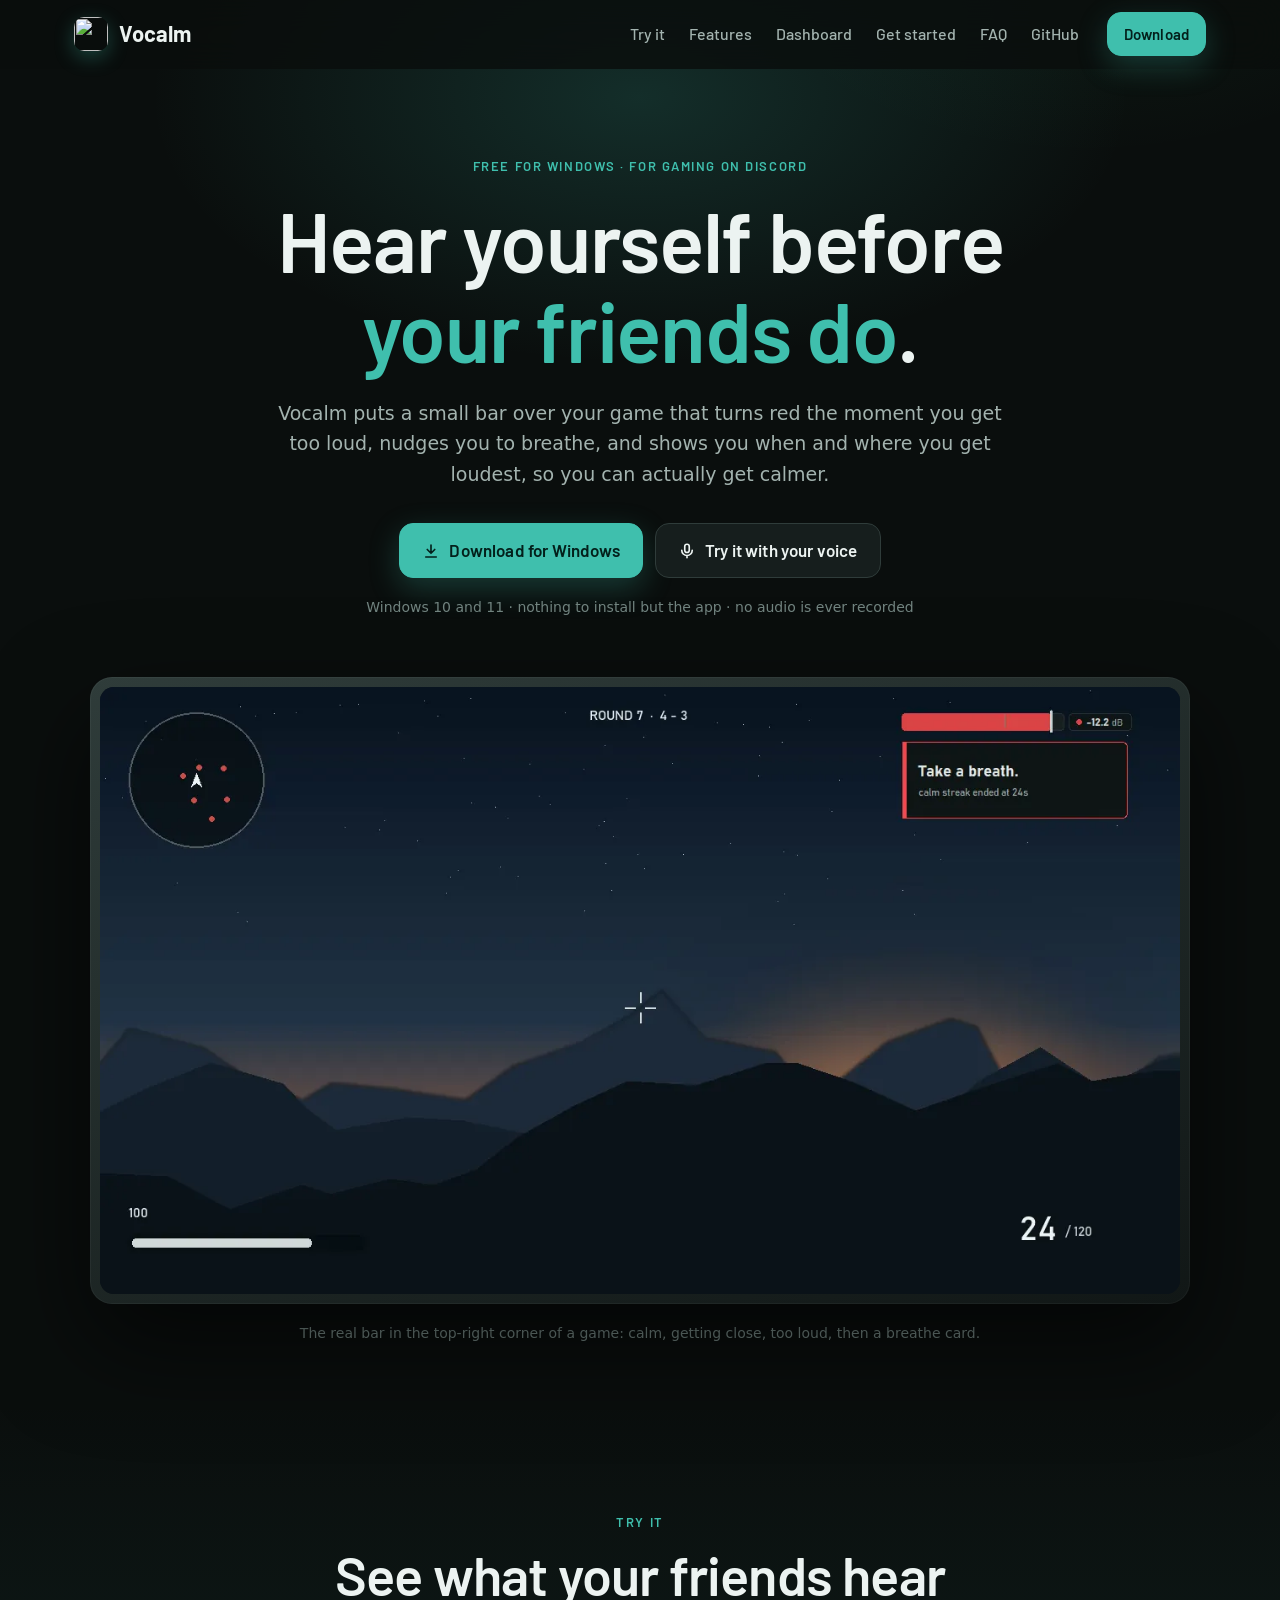
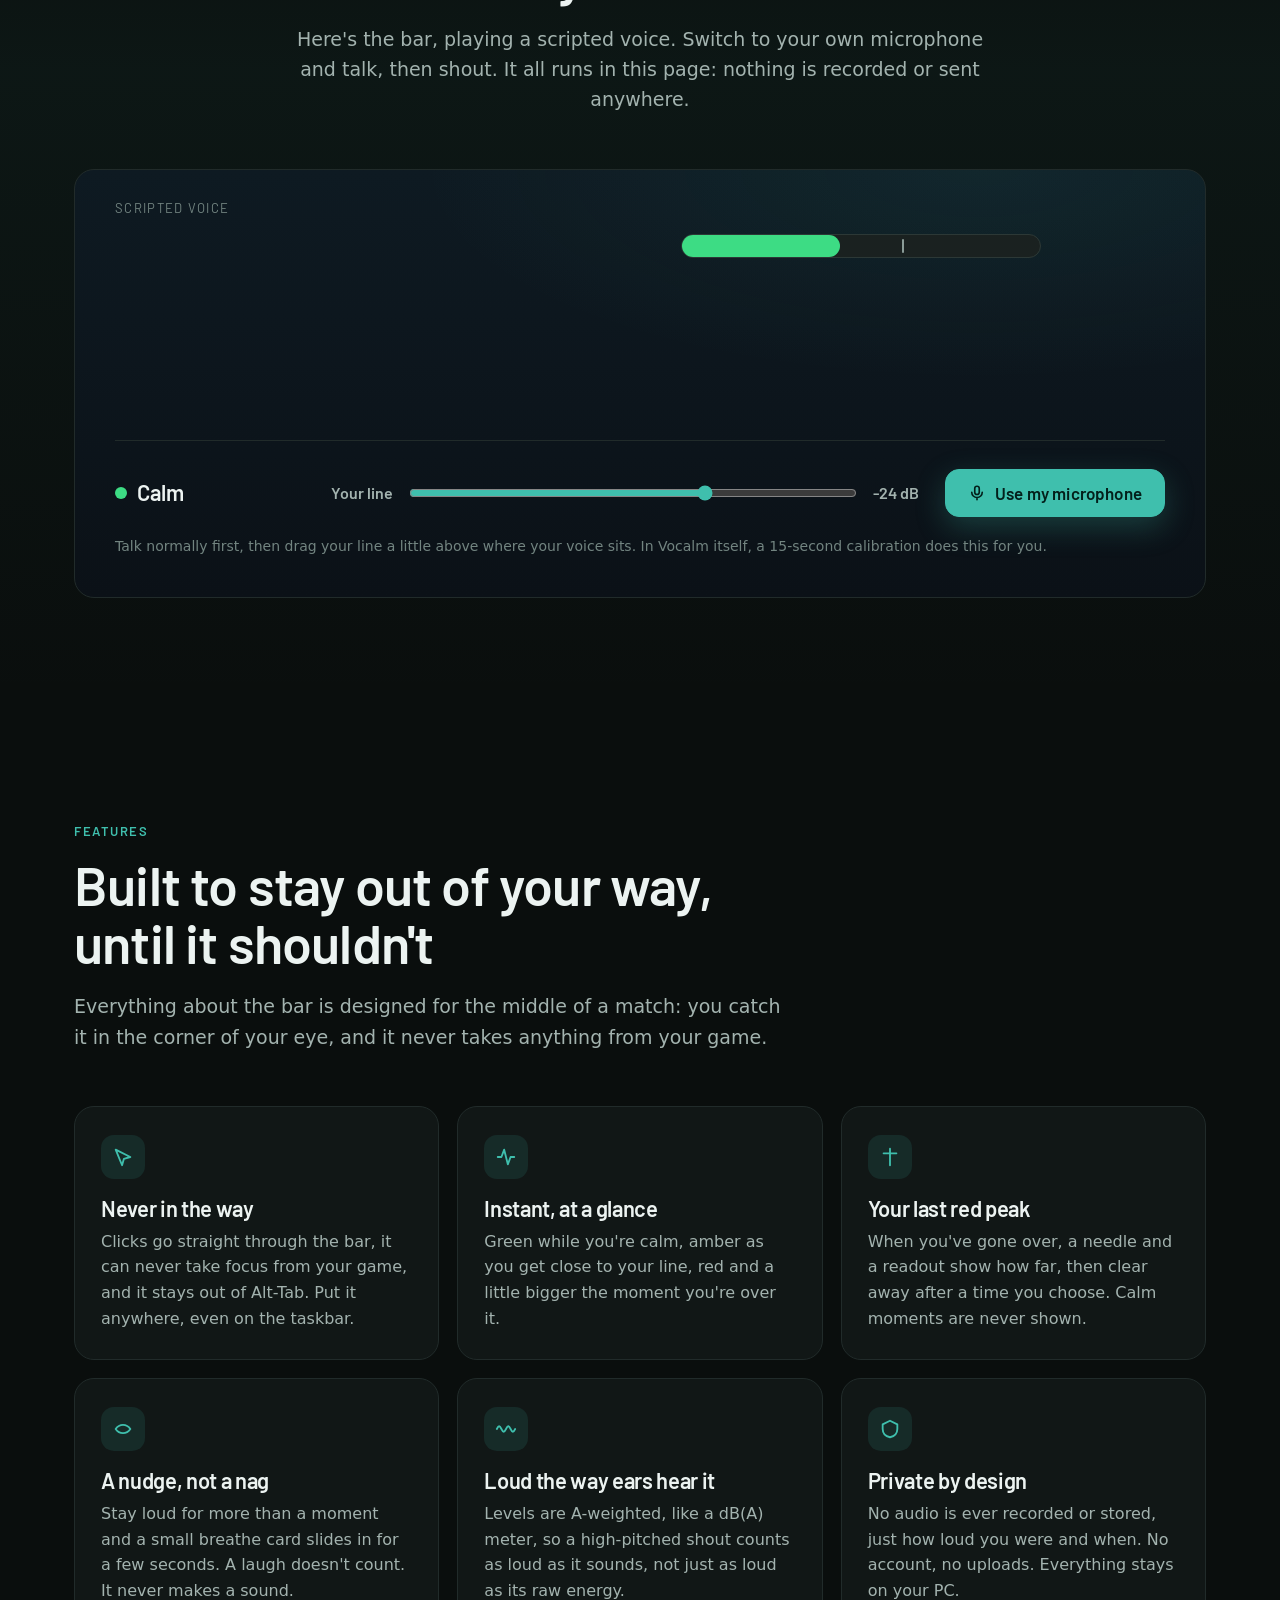
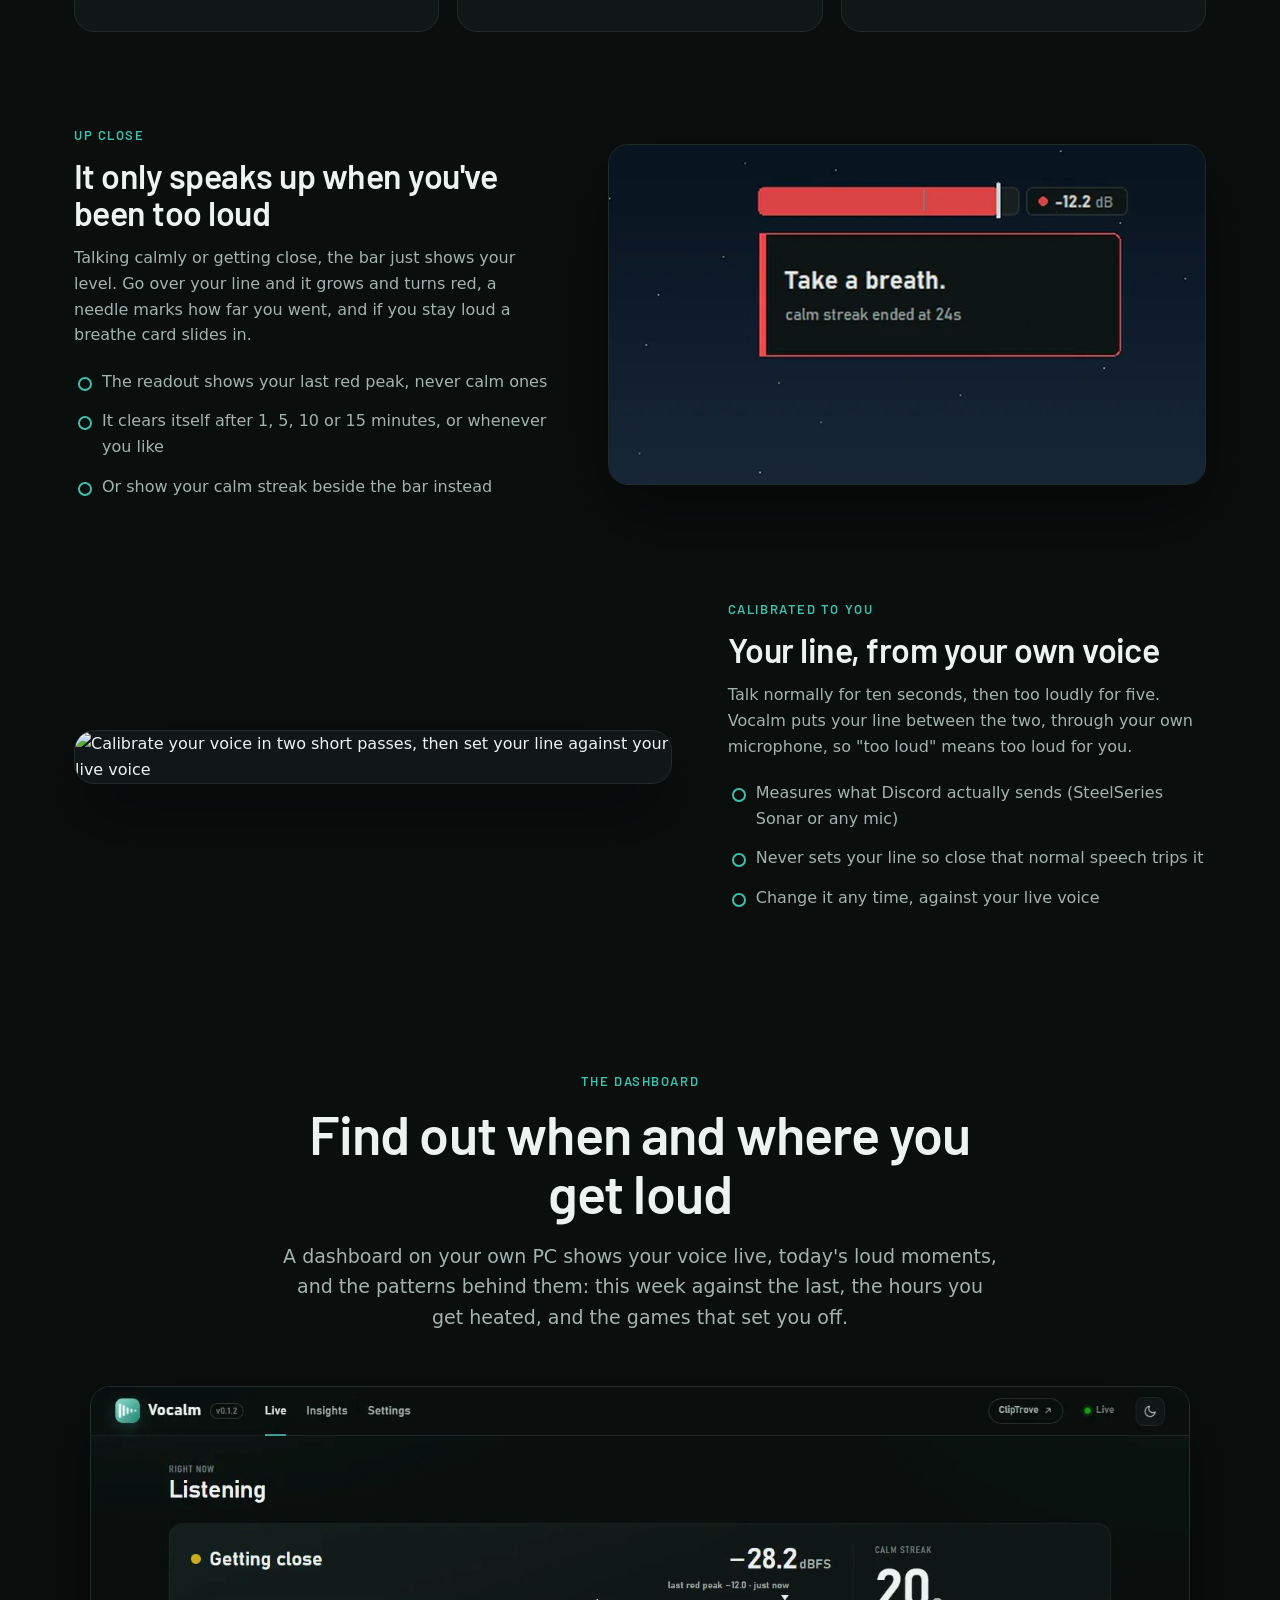
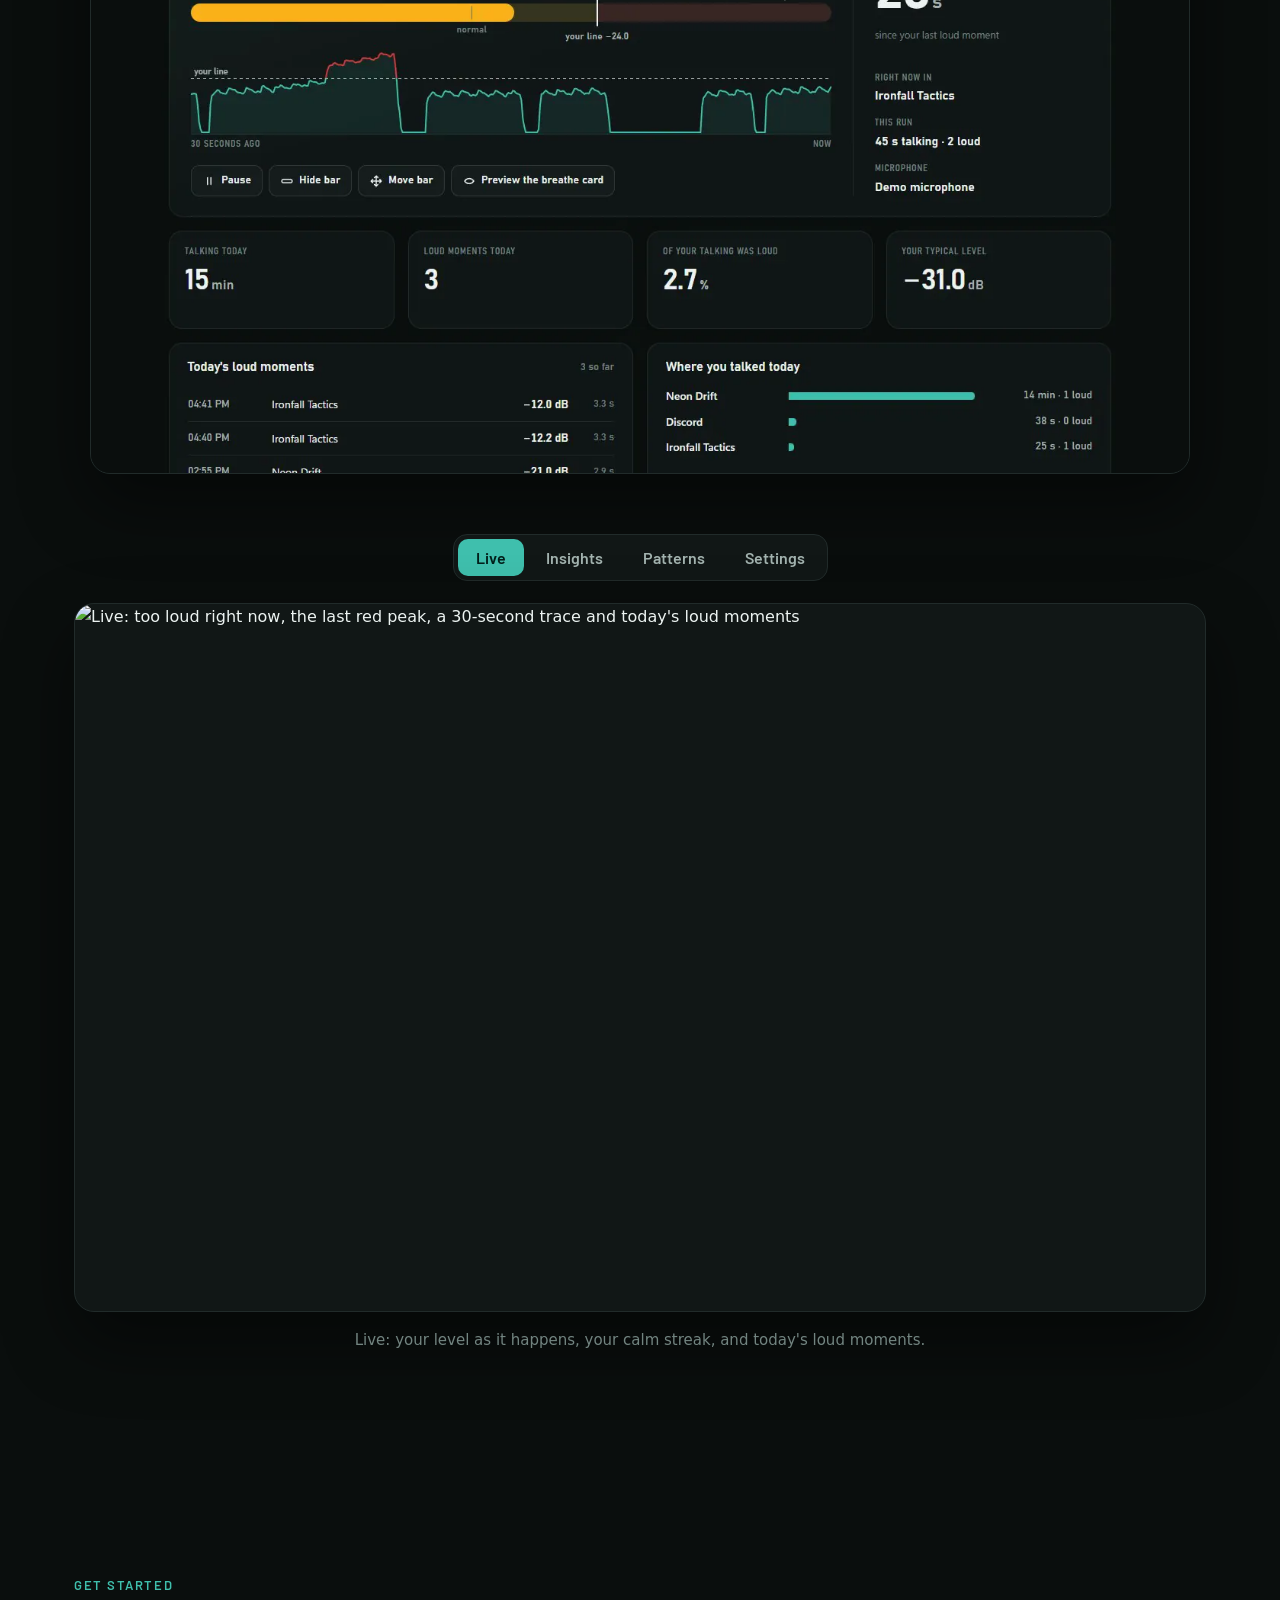
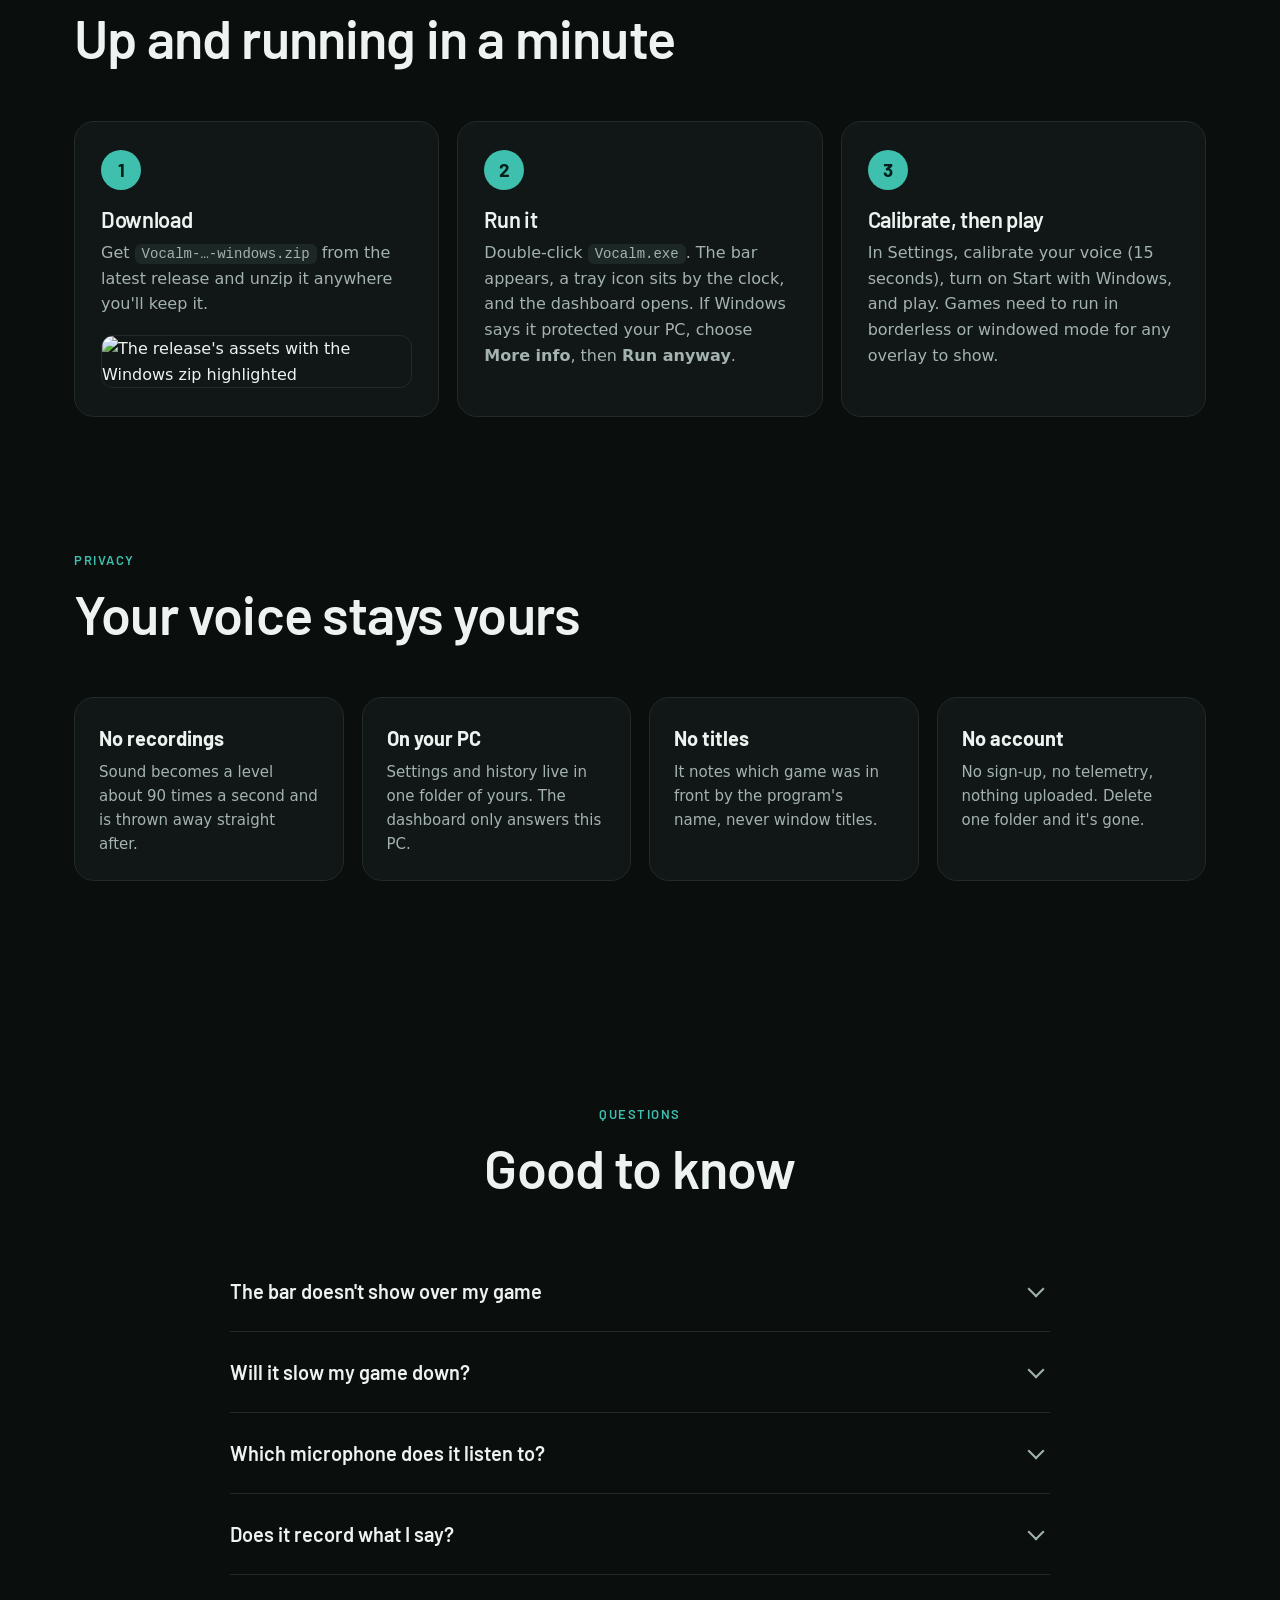
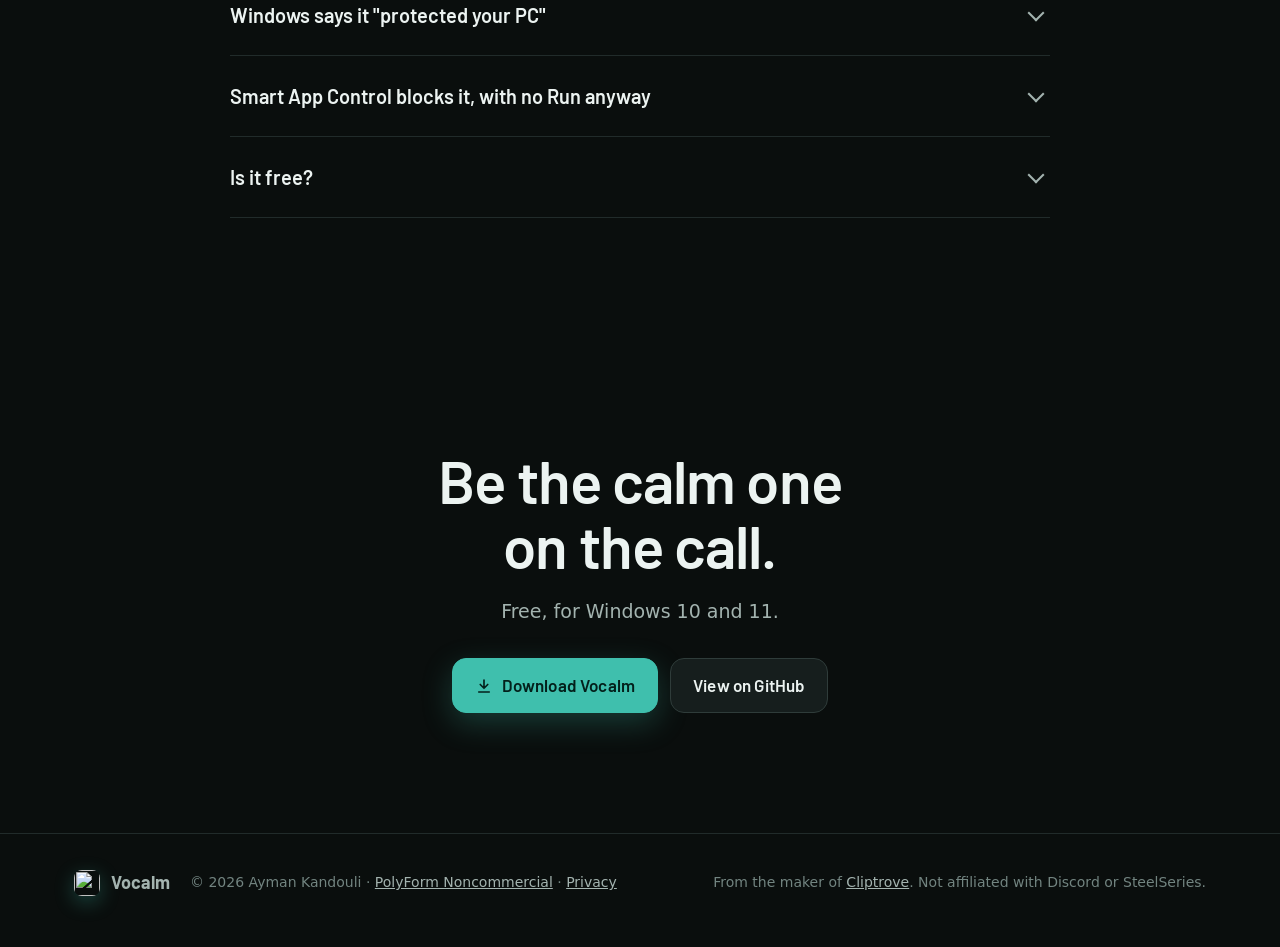
==== commit dd18b9d0: "﻿Run Vocalm where Smart App Control blocks the exe Smart App Control blocks unsigned programs outrig" ====
--- a/site/index.html
+++ b/site/index.html
@@ -337,6 +337,7 @@
       <details><summary>Which microphone does it listen to?</summary><p>Whichever you choose in Settings. With SteelSeries Sonar it defaults to Sonar's microphone, which is exactly what Discord sends, so the bar shows what your friends hear. Discord and Vocalm can use the same microphone at the same time.</p></details>
       <details><summary>Does it record what I say?</summary><p>Never. It keeps how loud you were and when, plus the name of the app in front if you allow it. No audio, no words, no window titles.</p></details>
       <details><summary>Windows says it "protected your PC"</summary><p>Windows shows this for new apps that haven't paid for a code-signing certificate. Choose More info, then Run anyway; you only need to once. Only download Vocalm from its GitHub releases.</p></details>
+      <details><summary>Smart App Control blocks it, with no Run anyway</summary><p>Smart App Control, on by default on some new Windows 11 PCs, blocks every app that isn't code-signed, and Vocalm.exe isn't yet. Run Vocalm from its source with Python instead: Python is signed, so it's allowed, and it's the same app with the same settings. The <a href="https://github.com/Orio-03/Vocalm#run-it-without-the-exe">four steps are in the README</a>. Turning Smart App Control off also works, but Windows can't turn it back on without resetting the PC.</p></details>
       <details><summary>Is it free?</summary><p>Yes, for personal and other noncommercial use, under the PolyForm Noncommercial license. The code is on GitHub.</p></details>
     </div>
   </div>
